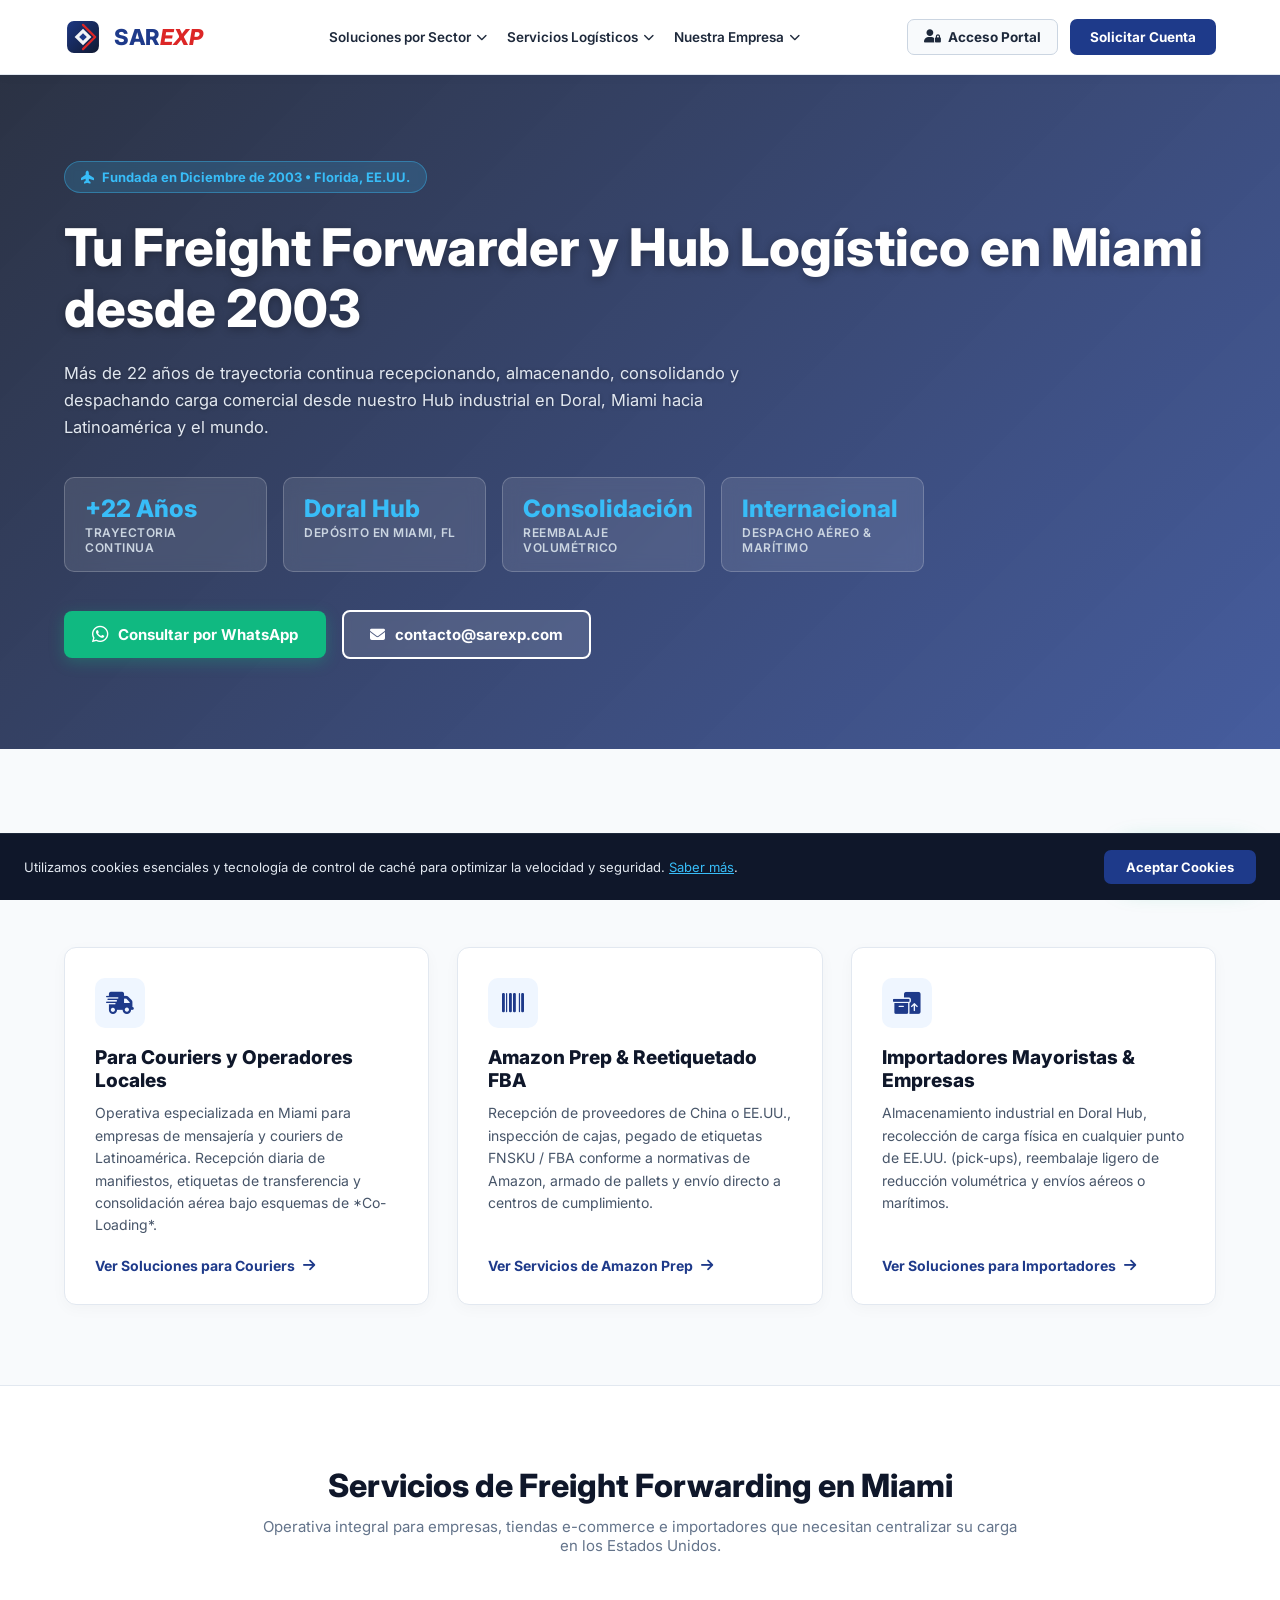
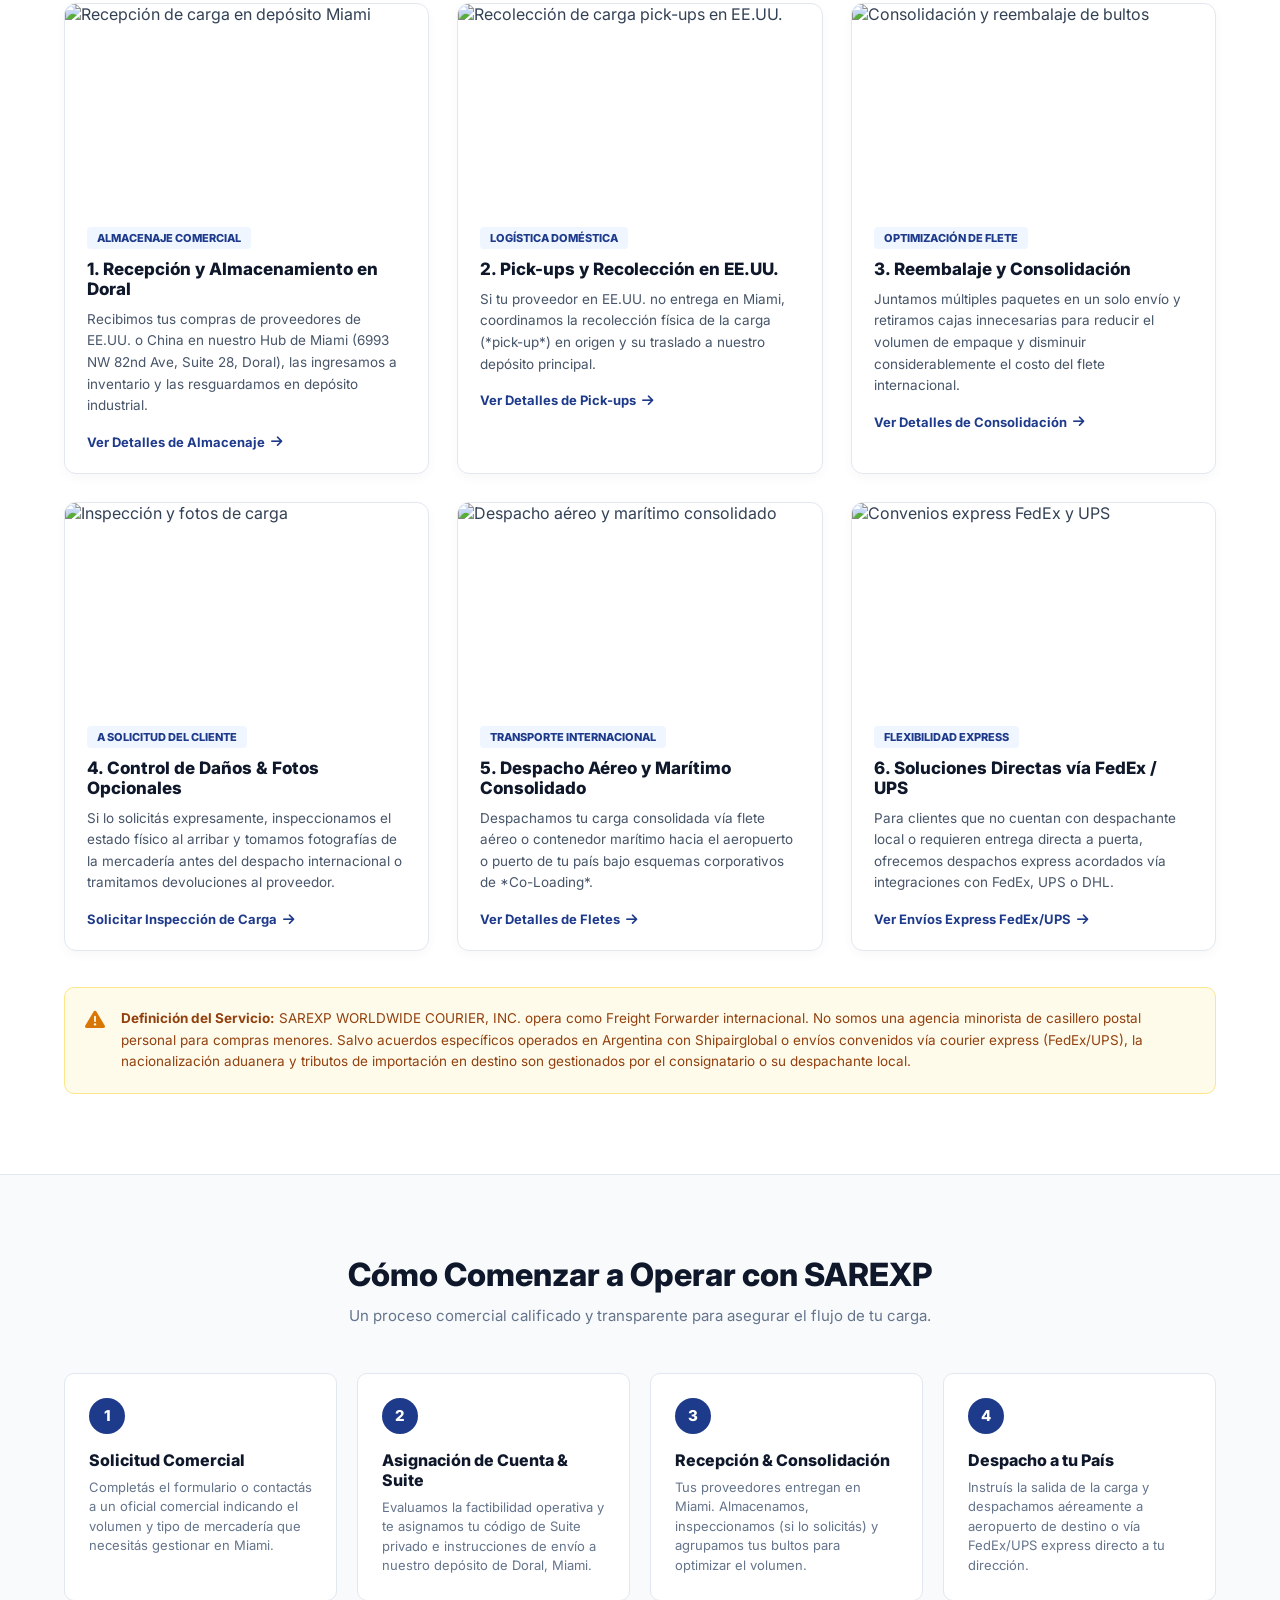
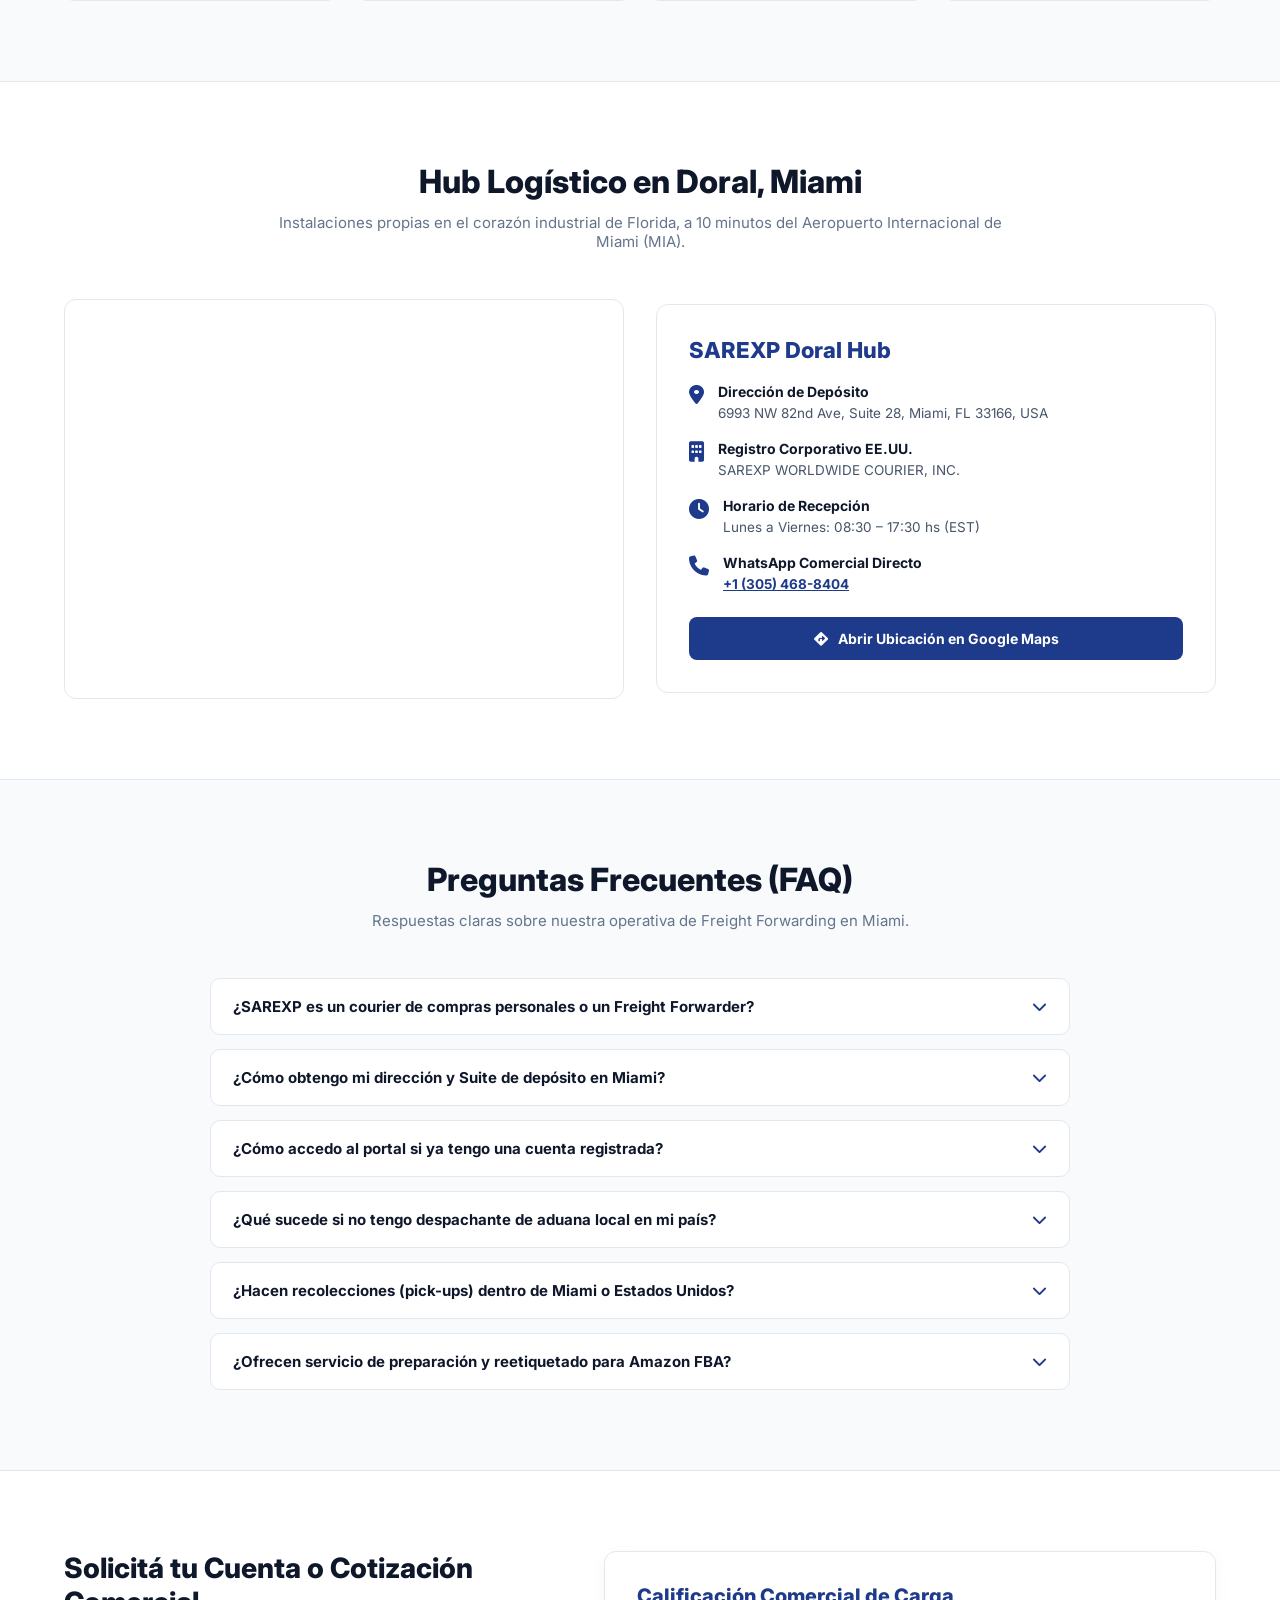
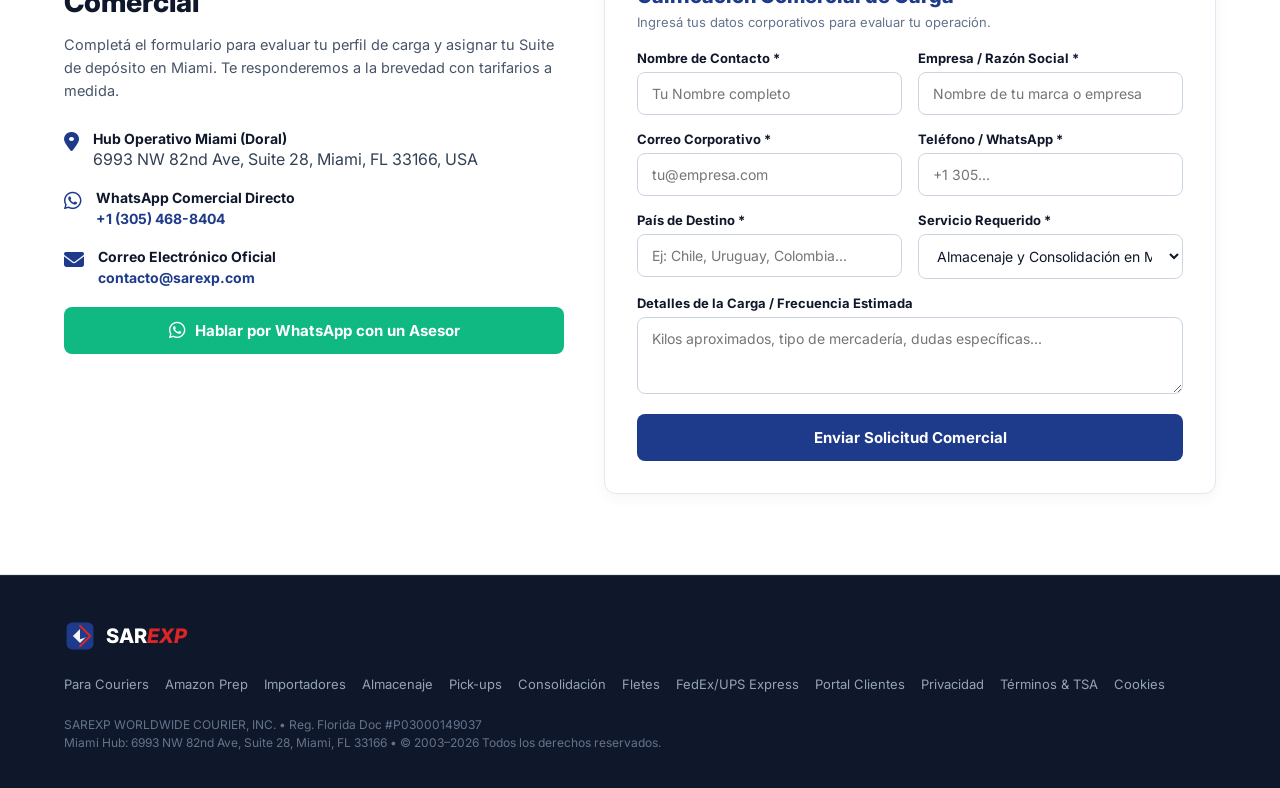
==== index.html @ 2d679613 "Add Google Analytics (GA4) tracking, sitemap/robots.txt, and rename to SAREXP WORLDWIDE COURIER Wire" ====
<!DOCTYPE html>
<html lang="es">
<head>
<!-- Google tag (gtag.js) -->
<script async src="https://www.googletagmanager.com/gtag/js?id=G-RV68JNL536"></script>
<script>
  window.dataLayer = window.dataLayer || [];
  function gtag(){dataLayer.push(arguments);}
  gtag('js', new Date());
  gtag('config', 'G-RV68JNL536');
</script>
<meta charset="UTF-8">
<meta name="viewport" content="width=device-width, initial-scale=1.0">
<title>SAREXP | Freight Forwarder & Hub Logístico en Miami desde 2003</title>
<link href="https://fonts.googleapis.com/css2?family=Inter:wght@400;500;600;700;800&display=swap" rel="stylesheet">
<link rel="stylesheet" href="https://cdnjs.cloudflare.com/ajax/libs/font-awesome/6.4.0/css/all.min.css">
<style>
*, *::before, *::after { box-sizing: border-box; margin: 0; padding: 0; }
html { scroll-behavior: smooth; }
body { font-family: 'Inter', sans-serif; background: #f8fafc; color: #334155; -webkit-font-smoothing: antialiased; }

/* HEADER STYLE SHIPAIR GLOBAL (EXACT PATTERN) */
header.navbar { background: #ffffff; border-bottom: 1px solid #e2e8f0; position: sticky; top: 0; z-index: 1000; box-shadow: 0 2px 10px rgba(0,0,0,0.04); }
.nav-wrap { max-width: 1200px; margin: 0 auto; padding: 0 24px; display: flex; align-items: center; justify-content: space-between; height: 74px; }

/* LOGO SECTION */
.logo { display: flex; align-items: center; gap: 12px; text-decoration: none; margin-right: 20px; flex-shrink: 0; }
.logo-text { font-size: 22px; font-weight: 800; letter-spacing: -0.5px; }
.logo-sar { color: #1e3a8a; }
.logo-exp { color: #dc2626; font-style: italic; }

/* NAVIGATION LINKS (DESKTOP) */
nav.nav-links { display: flex; align-items: center; gap: 20px; }
nav.nav-links a { text-decoration: none; font-size: 13.5px; font-weight: 600; color: #1e293b; transition: color 0.2s; white-space: nowrap; }
nav.nav-links a:hover { color: #1e3a8a; }

/* DROPDOWNS */
.nav-item { position: relative; }
.nav-link-dropdown { text-decoration: none; font-size: 13.5px; font-weight: 600; color: #1e293b; display: flex; align-items: center; gap: 5px; cursor: pointer; padding: 8px 0; }
.nav-link-dropdown:hover { color: #1e3a8a; }
.dropdown-menu { display: none; position: absolute; top: 100%; left: 0; background: #ffffff; min-width: 250px; border: 1px solid #e2e8f0; border-radius: 8px; box-shadow: 0 10px 25px rgba(0,0,0,0.08); padding: 8px 0; z-index: 1000; }
.nav-item:hover .dropdown-menu { display: block; }
.dropdown-menu a { display: block; padding: 10px 16px; font-size: 13px; font-weight: 600; color: #334155; text-decoration: none; transition: background 0.15s, color 0.15s; }
.dropdown-menu a:hover { background: #f8fafc; color: #1e3a8a; }

/* NAV ACTIONS & CTAS (DESKTOP) */
.nav-actions { display: flex; align-items: center; gap: 12px; flex-shrink: 0; }
.btn-login { display: inline-flex; align-items: center; gap: 7px; border: 1.5px solid #cbd5e1; background: #f8fafc; color: #1e293b; padding: 9px 16px; border-radius: 7px; font-size: 13.5px; font-weight: 700; text-decoration: none; transition: all 0.2s; white-space: nowrap; }
.btn-login:hover { background: #ffffff; border-color: #1e3a8a; color: #1e3a8a; }
.btn-cta { background: #1e3a8a; color: #ffffff !important; padding: 10px 20px; border-radius: 7px; font-weight: 700; font-size: 13.5px; text-decoration: none; transition: background 0.2s; white-space: nowrap; }
.btn-cta:hover { background: #1d4ed8 !important; }

/* HAMBURGER BUTTON (MOBILE ONLY) */
.ham-btn { display: none; background: transparent; border: none; font-size: 24px; cursor: pointer; color: #1e293b; padding: 6px; }

/* SHIPAIR STYLE MOBILE MENU (OFF-CANVAS / OVERLAY) */
.mobile-drawer { display: none; position: fixed; top: 0; left: 0; right: 0; bottom: 0; background: #ffffff; z-index: 2000; flex-direction: column; padding: 20px 24px; overflow-y: auto; }
.mobile-drawer.open { display: flex; }
.drawer-hdr { display: flex; align-items: center; justify-content: space-between; padding-bottom: 20px; border-bottom: 1px solid #e2e8f0; margin-bottom: 20px; }
.drawer-close { background: #f1f5f9; border: none; width: 40px; height: 40px; border-radius: 50%; font-size: 20px; color: #0f172a; cursor: pointer; display: flex; align-items: center; justify-content: center; }
.drawer-links { display: flex; flex-direction: column; gap: 14px; margin-bottom: 30px; }
.drawer-links a { text-decoration: none; font-size: 15px; font-weight: 700; color: #0f172a; padding: 10px 0; border-bottom: 1px solid #f8fafc; text-transform: uppercase; letter-spacing: 0.3px; }
.drawer-sublink { font-size: 14px !important; font-weight: 600 !important; color: #475569 !important; padding-left: 14px !important; text-transform: none !important; }
.drawer-actions { margin-top: auto; display: flex; flex-direction: column; gap: 12px; padding-top: 20px; border-top: 1px solid #e2e8f0; }
.btn-mobile-portal { display: flex; align-items: center; justify-content: center; gap: 8px; background: #0f172a; color: #ffffff; padding: 14px; border-radius: 8px; font-weight: 700; font-size: 15px; text-decoration: none; text-transform: uppercase; }
.btn-mobile-cta { display: flex; align-items: center; justify-content: center; gap: 8px; background: #1e3a8a; color: #ffffff; padding: 14px; border-radius: 8px; font-weight: 700; font-size: 15px; text-decoration: none; text-transform: uppercase; }

@media (max-width: 992px) {
  nav.nav-links, .nav-actions { display: none; }
  .ham-btn { display: block; }
}

/* HERO SECTION CINEMÁTICO CON FONDO DE AVIACIÓN / NUBES */
.hero { position: relative; background: linear-gradient(135deg, rgba(15, 23, 42, 0.88) 0%, rgba(30, 58, 138, 0.82) 100%), url('https://images.unsplash.com/photo-1540959733332-eab4deabeeaf?w=1600&q=80') center/cover no-repeat; color: #ffffff; padding: 86px 0 90px 0; overflow: hidden; }
.wrap { max-width: 1200px; margin: 0 auto; padding: 0 24px; position: relative; z-index: 2; }
.hero-badge { display: inline-flex; align-items: center; gap: 8px; background: rgba(56, 189, 248, 0.18); border: 1px solid rgba(56, 189, 248, 0.4); color: #38bdf8; font-size: 13px; font-weight: 700; padding: 7px 16px; border-radius: 20px; margin-bottom: 24px; backdrop-filter: blur(4px); }
.hero h1 { font-size: clamp(30px, 4.8vw, 52px); font-weight: 800; line-height: 1.18; margin-bottom: 20px; color: #ffffff; text-shadow: 0 2px 10px rgba(0,0,0,0.3); }
.hero p { font-size: 16.5px; color: #e2e8f0; line-height: 1.65; max-width: 720px; margin-bottom: 36px; text-shadow: 0 1px 4px rgba(0,0,0,0.3); }

/* HERO STATS */
.hero-stats { display: grid; grid-template-columns: repeat(auto-fit, minmax(180px, 1fr)); gap: 16px; margin-bottom: 38px; max-width: 860px; }
.stat-card { background: rgba(255, 255, 255, 0.1); border: 1px solid rgba(255, 255, 255, 0.2); border-radius: 10px; padding: 16px 20px; backdrop-filter: blur(8px); transition: transform 0.2s; }
.stat-card:hover { transform: translateY(-2px); background: rgba(255, 255, 255, 0.15); }
.stat-num { font-size: 24px; font-weight: 800; color: #38bdf8; }
.stat-lbl { font-size: 12px; color: #cbd5e1; font-weight: 600; text-transform: uppercase; letter-spacing: 0.5px; margin-top: 2px; }

.hero-btns { display: flex; flex-wrap: wrap; gap: 16px; align-items: center; }
.btn-wa { display: inline-flex; align-items: center; gap: 10px; background: #10b981; color: #ffffff; padding: 14px 28px; border-radius: 8px; text-decoration: none; font-size: 15px; font-weight: 700; transition: transform 0.2s, background 0.2s; box-shadow: 0 4px 15px rgba(16,185,129,0.3); }
.btn-wa:hover { background: #059669; transform: translateY(-2px); }
.btn-email { display: inline-flex; align-items: center; gap: 10px; border: 2px solid #ffffff; color: #ffffff; padding: 13px 26px; border-radius: 8px; text-decoration: none; font-size: 15px; font-weight: 700; background: rgba(255,255,255,0.12); backdrop-filter: blur(4px); transition: all 0.2s; }
.btn-email:hover { background: #ffffff; color: #1e3a8a; }

/* SECTIONS & CARDS */
.section { padding: 80px 0; }
.section-alt { background: #ffffff; border-top: 1px solid #e2e8f0; border-bottom: 1px solid #e2e8f0; }
.section-title { font-size: clamp(24px, 3.5vw, 32px); font-weight: 800; color: #0f172a; margin-bottom: 12px; text-align: center; }
.section-sub { font-size: 15px; color: #64748b; text-align: center; margin-bottom: 48px; max-width: 760px; margin-left: auto; margin-right: auto; }

/* DEDICATED SECTORS GRID */
.sectors-grid { display: grid; grid-template-columns: repeat(auto-fit, minmax(320px, 1fr)); gap: 28px; }
.sector-card { background: #ffffff; border: 1px solid #e2e8f0; border-radius: 12px; padding: 30px; box-shadow: 0 4px 15px rgba(0,0,0,0.03); transition: transform 0.25s, border-color 0.25s, box-shadow 0.25s; display: flex; flex-direction: column; justify-content: space-between; }
.sector-card:hover { transform: translateY(-4px); border-color: #1e3a8a; box-shadow: 0 12px 28px rgba(30,58,138,0.1); }
.sector-icon { width: 50px; height: 50px; border-radius: 10px; background: #eff6ff; color: #1e3a8a; display: flex; align-items: center; justify-content: center; font-size: 22px; margin-bottom: 18px; }
.sector-card h3 { font-size: 19px; font-weight: 800; color: #0f172a; margin-bottom: 10px; }
.sector-card p { font-size: 14px; color: #475569; line-height: 1.6; margin-bottom: 20px; }
.btn-sector-link { display: inline-flex; align-items: center; gap: 8px; font-size: 14px; font-weight: 700; color: #1e3a8a; text-decoration: none; }
.btn-sector-link:hover { text-decoration: underline; }

/* SERVICES GRID */
.grid-3 { display: grid; grid-template-columns: repeat(auto-fit, minmax(300px, 1fr)); gap: 28px; }
.card { background: #ffffff; border: 1px solid #e2e8f0; border-radius: 12px; overflow: hidden; box-shadow: 0 4px 12px rgba(0,0,0,0.03); transition: transform 0.25s, box-shadow 0.25s; }
.card:hover { transform: translateY(-4px); box-shadow: 0 12px 24px rgba(0,0,0,0.08); }
.card img { width: 100%; height: 200px; object-fit: cover; display: block; }
.card-body { padding: 22px; }
.card-tag { display: inline-block; font-size: 11px; font-weight: 800; text-transform: uppercase; color: #1e3a8a; background: #eff6ff; padding: 4px 10px; border-radius: 4px; margin-bottom: 10px; }
.card-body h3 { font-size: 17px; font-weight: 800; color: #0f172a; margin-bottom: 10px; }
.card-body p { font-size: 13.5px; color: #475569; line-height: 1.6; margin-bottom: 14px; }
.card-link { display: inline-flex; align-items: center; gap: 6px; font-size: 13px; font-weight: 700; color: #1e3a8a; text-decoration: none; }

/* DISCLAIMER BOX */
.disclaimer { background: #fffbeb; border: 1px solid #fde68a; border-radius: 10px; padding: 20px; display: flex; gap: 16px; align-items: flex-start; margin-top: 36px; font-size: 13.5px; color: #92400e; line-height: 1.6; }
.disclaimer i { font-size: 20px; margin-top: 2px; flex-shrink: 0; color: #d97706; }

/* STEP PROCESS */
.process-grid { display: grid; grid-template-columns: repeat(auto-fit, minmax(240px, 1fr)); gap: 20px; margin-top: 30px; }
.process-step { background: #ffffff; border: 1px solid #e2e8f0; border-radius: 10px; padding: 24px; transition: transform 0.2s; }
.process-step:hover { transform: translateY(-2px); }
.step-num { width: 36px; height: 36px; border-radius: 50%; background: #1e3a8a; color: #ffffff; font-weight: 800; font-size: 15px; display: flex; align-items: center; justify-content: center; margin-bottom: 16px; }
.process-step h4 { font-size: 16px; font-weight: 800; color: #0f172a; margin-bottom: 8px; }
.process-step p { font-size: 13px; color: #64748b; line-height: 1.5; }

/* MAP & INFRASTRUCTURE */
.map-grid { display: grid; grid-template-columns: 1fr 1fr; gap: 32px; align-items: center; }
.map-frame { border-radius: 12px; overflow: hidden; border: 1px solid #e2e8f0; height: 400px; }
.map-frame iframe { width: 100%; height: 100%; border: 0; display: block; }
.info-card { background: #ffffff; border: 1px solid #e2e8f0; border-radius: 12px; padding: 32px; }
.info-card h3 { font-size: 22px; font-weight: 800; color: #1e3a8a; margin-bottom: 20px; }
.info-row { display: flex; gap: 14px; margin-bottom: 18px; }
.info-row i { color: #1e3a8a; font-size: 20px; margin-top: 2px; flex-shrink: 0; }
.info-row strong { display: block; font-size: 14px; color: #0f172a; margin-bottom: 2px; }
.info-row span { font-size: 13.5px; color: #475569; }
.btn-maps { display: flex; align-items: center; justify-content: center; gap: 10px; background: #1e3a8a; color: #ffffff; text-decoration: none; padding: 13px; border-radius: 8px; font-size: 14px; font-weight: 700; margin-top: 24px; }

/* FAQ ACCORDION */
.faq-wrap { max-width: 860px; margin: 0 auto; display: flex; flex-direction: column; gap: 14px; }
.faq-item { background: #ffffff; border: 1px solid #e2e8f0; border-radius: 10px; overflow: hidden; }
.faq-quest { padding: 18px 22px; font-size: 15px; font-weight: 700; color: #0f172a; cursor: pointer; display: flex; justify-content: space-between; align-items: center; user-select: none; }
.faq-quest i { color: #1e3a8a; transition: transform 0.3s; }
.faq-ans { padding: 0 22px 20px 22px; font-size: 14px; color: #475569; line-height: 1.65; display: none; border-top: 1px solid #f1f5f9; margin-top: 10px; padding-top: 14px; }
.faq-item.active .faq-ans { display: block; }
.faq-item.active .faq-quest i { transform: rotate(180deg); }

/* LEAD FORM & CONTACT */
.contact-grid { display: grid; grid-template-columns: 0.9fr 1.1fr; gap: 40px; align-items: start; }
.contact-info h2 { font-size: 28px; font-weight: 800; color: #0f172a; margin-bottom: 14px; }
.contact-info p { font-size: 14.5px; color: #475569; margin-bottom: 28px; line-height: 1.6; }
.cinfo-row { display: flex; gap: 14px; margin-bottom: 20px; }
.cinfo-row i { color: #1e3a8a; font-size: 20px; margin-top: 2px; flex-shrink: 0; }
.cinfo-row strong { display: block; font-size: 14px; color: #0f172a; margin-bottom: 2px; }
.cinfo-row a { font-size: 14px; font-weight: 700; color: #1e3a8a; text-decoration: none; }
.form-card { background: #ffffff; border: 1px solid #e2e8f0; border-radius: 12px; padding: 32px; box-shadow: 0 4px 15px rgba(0,0,0,0.04); }
.form-card h3 { font-size: 20px; font-weight: 800; color: #1e3a8a; margin-bottom: 6px; }
.form-card p { font-size: 13px; color: #64748b; margin-bottom: 20px; }
.field { margin-bottom: 16px; }
.field label { display: block; font-size: 13px; font-weight: 700; color: #0f172a; margin-bottom: 6px; }
.field input, .field select, .field textarea { width: 100%; padding: 12px 14px; border: 1px solid #cbd5e1; border-radius: 8px; font-family: 'Inter', sans-serif; font-size: 14px; color: #0f172a; background: #ffffff; }
.field input:focus, .field select:focus, .field textarea:focus { outline: none; border-color: #1e3a8a; box-shadow: 0 0 0 3px rgba(30,58,138,0.1); }
.field-row { display: grid; grid-template-columns: 1fr 1fr; gap: 16px; }
.btn-submit { width: 100%; background: #1e3a8a; color: #ffffff; border: none; padding: 14px; border-radius: 8px; font-size: 15px; font-weight: 700; cursor: pointer; font-family: 'Inter', sans-serif; transition: background 0.2s; }
.btn-submit:hover { background: #1d4ed8; }
.btn-wa-full { display: flex; align-items: center; justify-content: center; gap: 10px; background: #10b981; color: #ffffff; text-decoration: none; padding: 14px; border-radius: 8px; font-size: 15px; font-weight: 700; margin-top: 16px; }

/* FOOTER */
footer { background: #0f172a; color: #94a3b8; padding: 44px 0 36px 0; font-size: 13px; border-top: 1px solid #1e293b; }
.footer-inner { max-width: 1200px; margin: 0 auto; padding: 0 24px; display: flex; justify-content: space-between; align-items: center; flex-wrap: wrap; gap: 24px; }
.footer-brand { display: flex; align-items: center; gap: 10px; font-weight: 800; font-size: 20px; }
.footer-links { display: flex; gap: 16px; flex-wrap: wrap; }
.footer-links a { color: #94a3b8; text-decoration: none; }
.footer-links a:hover { color: #ffffff; }
.footer-copy { font-size: 12px; color: #64748b; line-height: 1.5; }

/* FLOATING */
#btn-top { position: fixed; bottom: 24px; left: 24px; background: #1e3a8a; color: #ffffff; border: none; border-radius: 30px; padding: 11px 18px; font-size: 13px; font-weight: 700; cursor: pointer; display: none; align-items: center; gap: 8px; z-index: 99; font-family: 'Inter', sans-serif; box-shadow: 0 8px 20px rgba(30,58,138,0.3); }
#btn-top.show { display: flex; }
#btn-wa { position: fixed; bottom: 24px; right: 24px; background: #10b981; color: #ffffff; border-radius: 30px; padding: 12px 22px; font-size: 14px; font-weight: 700; text-decoration: none; display: flex; align-items: center; gap: 8px; z-index: 99; box-shadow: 0 10px 25px rgba(16,185,129,0.4); }
#cookie-bar { position: fixed; bottom: 0; left: 0; right: 0; background: #0f172a; padding: 16px 24px; display: flex; align-items: center; justify-content: space-between; gap: 20px; z-index: 200; border-top: 1px solid #1e293b; }
#cookie-bar p { font-size: 13px; color: #e2e8f0; }
#cookie-bar p a { color: #38bdf8; text-decoration: underline; }
#btn-cookie { background: #1e3a8a; color: #ffffff; border: none; padding: 9px 22px; border-radius: 7px; font-size: 13px; font-weight: 700; cursor: pointer; white-space: nowrap; font-family: 'Inter', sans-serif; }
#cookie-bar.hide { display: none; }

@media (max-width: 960px) {
  .map-grid, .contact-grid { grid-template-columns: 1fr; }
  .map-frame { height: 300px; }
  .field-row { grid-template-columns: 1fr; }
  #cookie-bar { flex-direction: column; align-items: stretch; }
  .hero-stats { grid-template-columns: 1fr 1fr; }
}
</style>
</head>
<body>

<!-- HEADER NAVBAR (SHIPAIR GLOBAL EXACT PATTERN) -->
<header class="navbar">
  <div class="nav-wrap">
    
    <!-- LOGO SECTION -->
    <a href="index.html" class="logo">
      <svg width="38" height="38" viewBox="0 0 100 100" fill="none">
        <rect x="8" y="8" width="84" height="84" rx="18" fill="url(#gBrand)"/>
        <path d="M28 50 L50 28 L72 50 L50 72Z" fill="#ffffff" opacity=".95"/>
        <path d="M40 50 L50 40 L60 50 L50 60Z" fill="#1e3a8a"/>
        <path d="M50 18 L82 50 L50 82" stroke="#dc2626" stroke-width="6" stroke-linecap="round" stroke-linejoin="round"/>
        <defs><linearGradient id="gBrand" x1="0" y1="0" x2="100" y2="100" gradientUnits="userSpaceOnUse"><stop stop-color="#1e3a8a"/><stop offset="1" stop-color="#0f172a"/></linearGradient></defs>
      </svg>
      <span class="logo-text"><span class="logo-sar">SAR</span><span class="logo-exp">EXP</span></span>
    </a>
    
    <!-- NAVIGATION LINKS (DESKTOP) -->
    <nav class="nav-links">
      
      <!-- Dropdown 1: Soluciones por Sector -->
      <div class="nav-item">
        <span class="nav-link-dropdown">Soluciones por Sector <i class="fa-solid fa-chevron-down" style="font-size:11px;"></i></span>
        <div class="dropdown-menu">
          <a href="couriers.html"><i class="fa-solid fa-truck-fast" style="margin-right:8px; color:#1e3a8a;"></i> Para Couriers & Mensajerías</a>
          <a href="prep-amazon.html"><i class="fa-solid fa-barcode" style="margin-right:8px; color:#1e3a8a;"></i> Amazon Prep & FBA Reetiquetado</a>
          <a href="importadores.html"><i class="fa-solid fa-boxes-packing" style="margin-right:8px; color:#1e3a8a;"></i> Importadores Mayoristas & Empresas</a>
        </div>
      </div>

      <!-- Dropdown 2: Servicios Logísticos -->
      <div class="nav-item">
        <span class="nav-link-dropdown">Servicios Logísticos <i class="fa-solid fa-chevron-down" style="font-size:11px;"></i></span>
        <div class="dropdown-menu">
          <a href="almacenaje-miami.html"><i class="fa-solid fa-warehouse" style="margin-right:8px; color:#1e3a8a;"></i> Almacenaje en Miami (Doral)</a>
          <a href="pickups-usa.html"><i class="fa-solid fa-truck-pickup" style="margin-right:8px; color:#1e3a8a;"></i> Pick-ups & Recolecciones en EE.UU.</a>
          <a href="consolidacion.html"><i class="fa-solid fa-boxes-stacked" style="margin-right:8px; color:#1e3a8a;"></i> Reembalaje & Consolidación</a>
          <a href="despacho-aereo-maritimo.html"><i class="fa-solid fa-plane-departure" style="margin-right:8px; color:#1e3a8a;"></i> Despacho Aéreo / Marítimo</a>
          <a href="envios-express.html"><i class="fa-solid fa-bolt" style="margin-right:8px; color:#1e3a8a;"></i> Envíos Express via FedEx / UPS</a>
        </div>
      </div>

      <!-- Dropdown 3: Nuestra Empresa -->
      <div class="nav-item">
        <span class="nav-link-dropdown">Nuestra Empresa <i class="fa-solid fa-chevron-down" style="font-size:11px;"></i></span>
        <div class="dropdown-menu">
          <a href="#hero">Trayectoria desde 2003</a>
          <a href="#deposito">Hub Doral Miami</a>
          <a href="#operativa">Cómo Operar paso a paso</a>
          <a href="#faq">Preguntas Frecuentes (FAQ)</a>
        </div>
      </div>

    </nav>

    <!-- CTAS & ACTIONS (DESKTOP) -->
    <div class="nav-actions">
      <a href="portal.html" class="btn-login"><i class="fa-solid fa-user-lock"></i> Acceso Portal</a>
      <a href="#contacto" class="btn-cta">Solicitar Cuenta</a>
    </div>

    <!-- HAMBURGER BUTTON (MOBILE ONLY) -->
    <button class="ham-btn" onclick="openDrawer()" aria-label="Abrir Menú">
      <i class="fa-solid fa-bars"></i>
    </button>

  </div>
</header>

<!-- SHIPAIR STYLE MOBILE MENU DRAWER -->
<div class="mobile-drawer" id="mobile-drawer">
  <div class="drawer-hdr">
    <a href="index.html" class="logo" onclick="closeDrawer()">
      <svg width="34" height="34" viewBox="0 0 100 100" fill="none">
        <rect x="8" y="8" width="84" height="84" rx="18" fill="#1e3a8a"/>
        <path d="M28 50 L50 28 L72 50 L50 72Z" fill="#ffffff" opacity=".95"/>
        <path d="M40 50 L50 40 L60 50 L50 60Z" fill="#1e3a8a"/>
        <path d="M50 18 L82 50 L50 82" stroke="#dc2626" stroke-width="6" stroke-linecap="round" stroke-linejoin="round"/>
      </svg>
      <span class="logo-text"><span class="logo-sar">SAR</span><span class="logo-exp">EXP</span></span>
    </a>
    <button class="drawer-close" onclick="closeDrawer()" aria-label="Cerrar Menú">
      <i class="fa-solid fa-xmark"></i>
    </button>
  </div>

  <div class="drawer-links">
    <a href="index.html" onclick="closeDrawer()">INICIO</a>
    
    <a href="#">SOLUCIONES POR SECTOR</a>
    <a href="couriers.html" class="drawer-sublink" onclick="closeDrawer()">• Para Couriers & Mensajerías</a>
    <a href="prep-amazon.html" class="drawer-sublink" onclick="closeDrawer()">• Amazon Prep & FBA Reetiquetado</a>
    <a href="importadores.html" class="drawer-sublink" onclick="closeDrawer()">• Importadores Mayoristas & Empresas</a>

    <a href="#">SERVICIOS LOGÍSTICOS</a>
    <a href="almacenaje-miami.html" class="drawer-sublink" onclick="closeDrawer()">• Almacenaje en Miami (Doral)</a>
    <a href="pickups-usa.html" class="drawer-sublink" onclick="closeDrawer()">• Pick-ups & Recolecciones EE.UU.</a>
    <a href="consolidacion.html" class="drawer-sublink" onclick="closeDrawer()">• Reembalaje & Consolidación</a>
    <a href="despacho-aereo-maritimo.html" class="drawer-sublink" onclick="closeDrawer()">• Despacho Aéreo / Marítimo</a>
    <a href="envios-express.html" class="drawer-sublink" onclick="closeDrawer()">• Envíos Express via FedEx / UPS</a>

    <a href="#deposito" onclick="closeDrawer()">DORAL HUB MIAMI</a>
    <a href="#faq" onclick="closeDrawer()">PREGUNTAS FRECUENTES</a>
  </div>

  <div class="drawer-actions">
    <a href="portal.html" class="btn-mobile-portal" onclick="closeDrawer()"><i class="fa-solid fa-user-lock"></i> INGRESAR AL PORTAL</a>
    <a href="#contacto" class="btn-mobile-cta" onclick="closeDrawer()"><i class="fa-solid fa-paper-plane"></i> SOLICITAR CUENTA</a>
  </div>
</div>

<!-- HERO SECTION CINEMÁTICO CON FONDO DE AVIACIÓN / NUBES -->
<section class="hero" id="hero">
  <div class="wrap">
    <div class="hero-badge">
      <i class="fa-solid fa-plane-up"></i>
      <span>Fundada en Diciembre de 2003 &bull; Florida, EE.UU.</span>
    </div>
    
    <h1>Tu Freight Forwarder y Hub Logístico en Miami desde 2003</h1>
    
    <p>Más de 22 años de trayectoria continua recepcionando, almacenando, consolidando y despachando carga comercial desde nuestro Hub industrial en Doral, Miami hacia Latinoamérica y el mundo.</p>

    <!-- Stat Indicators -->
    <div class="hero-stats">
      <div class="stat-card">
        <div class="stat-num">+22 Años</div>
        <div class="stat-lbl">Trayectoria Continua</div>
      </div>
      <div class="stat-card">
        <div class="stat-num">Doral Hub</div>
        <div class="stat-lbl">Depósito en Miami, FL</div>
      </div>
      <div class="stat-card">
        <div class="stat-num">Consolidación</div>
        <div class="stat-lbl">Reembalaje Volumétrico</div>
      </div>
      <div class="stat-card">
        <div class="stat-num">Internacional</div>
        <div class="stat-lbl">Despacho Aéreo & Marítimo</div>
      </div>
    </div>

    <div class="hero-btns">
      <a href="https://wa.me/13054688404?text=Hola%20SAREXP%2C%20quisiera%20consultar%20sobre%20apertura%20de%20cuenta%20comercial%20y%20tarifas%20de%20dep%C3%B3sito%20en%20Miami." target="_blank" class="btn-wa">
        <i class="fa-brands fa-whatsapp fa-lg"></i> Consultar por WhatsApp
      </a>
      <a href="mailto:contacto@sarexp.com" class="btn-email">
        <i class="fa-solid fa-envelope"></i> contacto@sarexp.com
      </a>
    </div>
  </div>
</section>

<!-- SECTORES DEDICADOS -->
<section class="section" id="soluciones">
  <div class="wrap">
    <h2 class="section-title">Soluciones Logísticas por Sector</h2>
    <p class="section-sub">Especialización según la naturaleza de tu operación comercial o canal de distribución.</p>

    <div class="sectors-grid">
      
      <!-- Sector 1: Couriers -->
      <div class="sector-card">
        <div>
          <div class="sector-icon"><i class="fa-solid fa-truck-fast"></i></div>
          <h3>Para Couriers y Operadores Locales</h3>
          <p>Operativa especializada en Miami para empresas de mensajería y couriers de Latinoamérica. Recepción diaria de manifiestos, etiquetas de transferencia y consolidación aérea bajo esquemas de *Co-Loading*.</p>
        </div>
        <a href="couriers.html" class="btn-sector-link">Ver Soluciones para Couriers <i class="fa-solid fa-arrow-right"></i></a>
      </div>

      <!-- Sector 2: Amazon Prep -->
      <div class="sector-card">
        <div>
          <div class="sector-icon"><i class="fa-solid fa-barcode"></i></div>
          <h3>Amazon Prep & Reetiquetado FBA</h3>
          <p>Recepción de proveedores de China o EE.UU., inspección de cajas, pegado de etiquetas FNSKU / FBA conforme a normativas de Amazon, armado de pallets y envío directo a centros de cumplimiento.</p>
        </div>
        <a href="prep-amazon.html" class="btn-sector-link">Ver Servicios de Amazon Prep <i class="fa-solid fa-arrow-right"></i></a>
      </div>

      <!-- Sector 3: Importadores -->
      <div class="sector-card">
        <div>
          <div class="sector-icon"><i class="fa-solid fa-boxes-packing"></i></div>
          <h3>Importadores Mayoristas & Empresas</h3>
          <p>Almacenamiento industrial en Doral Hub, recolección de carga física en cualquier punto de EE.UU. (pick-ups), reembalaje ligero de reducción volumétrica y envíos aéreos o marítimos.</p>
        </div>
        <a href="importadores.html" class="btn-sector-link">Ver Soluciones para Importadores <i class="fa-solid fa-arrow-right"></i></a>
      </div>

    </div>
  </div>
</section>

<!-- SERVICIOS LOGÍSTICOS -->
<section class="section section-alt" id="servicios">
  <div class="wrap">
    <h2 class="section-title">Servicios de Freight Forwarding en Miami</h2>
    <p class="section-sub">Operativa integral para empresas, tiendas e-commerce e importadores que necesitan centralizar su carga en los Estados Unidos.</p>
    
    <div class="grid-3">

      <!-- Card 1 -->
      <div class="card">
        <img src="https://images.unsplash.com/photo-1586528116311-ad8dd3c8310d?w=600&q=80" alt="Recepción de carga en depósito Miami">
        <div class="card-body">
          <span class="card-tag">Almacenaje Comercial</span>
          <h3>1. Recepción y Almacenamiento en Doral</h3>
          <p>Recibimos tus compras de proveedores de EE.UU. o China en nuestro Hub de Miami (6993 NW 82nd Ave, Suite 28, Doral), las ingresamos a inventario y las resguardamos en depósito industrial.</p>
          <a href="almacenaje-miami.html" class="card-link">Ver Detalles de Almacenaje <i class="fa-solid fa-arrow-right"></i></a>
        </div>
      </div>

      <!-- Card 2 -->
      <div class="card">
        <img src="https://images.unsplash.com/photo-1601584115197-04ecc0da31d7?w=600&q=80" alt="Recolección de carga pick-ups en EE.UU.">
        <div class="card-body">
          <span class="card-tag">Logística Doméstica</span>
          <h3>2. Pick-ups y Recolección en EE.UU.</h3>
          <p>Si tu proveedor en EE.UU. no entrega en Miami, coordinamos la recolección física de la carga (*pick-up*) en origen y su traslado a nuestro depósito principal.</p>
          <a href="pickups-usa.html" class="card-link">Ver Detalles de Pick-ups <i class="fa-solid fa-arrow-right"></i></a>
        </div>
      </div>

      <!-- Card 3 -->
      <div class="card">
        <img src="https://images.unsplash.com/photo-1580674684081-7617fbf3d745?w=600&q=80" alt="Consolidación y reembalaje de bultos">
        <div class="card-body">
          <span class="card-tag">Optimización de Flete</span>
          <h3>3. Reembalaje y Consolidación</h3>
          <p>Juntamos múltiples paquetes en un solo envío y retiramos cajas innecesarias para reducir el volumen de empaque y disminuir considerablemente el costo del flete internacional.</p>
          <a href="consolidacion.html" class="card-link">Ver Detalles de Consolidación <i class="fa-solid fa-arrow-right"></i></a>
        </div>
      </div>

      <!-- Card 4 -->
      <div class="card">
        <img src="https://images.unsplash.com/photo-1553413077-190dd305871c?w=600&q=80" alt="Inspección y fotos de carga">
        <div class="card-body">
          <span class="card-tag">A Solicitud del Cliente</span>
          <h3>4. Control de Daños & Fotos Opcionales</h3>
          <p>Si lo solicitás expresamente, inspeccionamos el estado físico al arribar y tomamos fotografías de la mercadería antes del despacho internacional o tramitamos devoluciones al proveedor.</p>
          <a href="#contacto" class="card-link">Solicitar Inspección de Carga <i class="fa-solid fa-arrow-right"></i></a>
        </div>
      </div>

      <!-- Card 5 -->
      <div class="card">
        <img src="https://images.unsplash.com/photo-1436491865332-7a61a109cc05?w=600&q=80" alt="Despacho aéreo y marítimo consolidado">
        <div class="card-body">
          <span class="card-tag">Transporte Internacional</span>
          <h3>5. Despacho Aéreo y Marítimo Consolidado</h3>
          <p>Despachamos tu carga consolidada vía flete aéreo o contenedor marítimo hacia el aeropuerto o puerto de tu país bajo esquemas corporativos de *Co-Loading*.</p>
          <a href="despacho-aereo-maritimo.html" class="card-link">Ver Detalles de Fletes <i class="fa-solid fa-arrow-right"></i></a>
        </div>
      </div>

      <!-- Card 6 -->
      <div class="card">
        <img src="https://images.unsplash.com/photo-1454165804606-c3d57bc86b40?w=600&q=80" alt="Convenios express FedEx y UPS">
        <div class="card-body">
          <span class="card-tag">Flexibilidad Express</span>
          <h3>6. Soluciones Directas vía FedEx / UPS</h3>
          <p>Para clientes que no cuentan con despachante local o requieren entrega directa a puerta, ofrecemos despachos express acordados vía integraciones con FedEx, UPS o DHL.</p>
          <a href="envios-express.html" class="card-link">Ver Envíos Express FedEx/UPS <i class="fa-solid fa-arrow-right"></i></a>
        </div>
      </div>

    </div>

    <!-- Notice Box -->
    <div class="disclaimer">
      <i class="fa-solid fa-triangle-exclamation"></i>
      <div>
        <strong>Definición del Servicio:</strong> SAREXP WORLDWIDE COURIER, INC. opera como Freight Forwarder internacional. No somos una agencia minorista de casillero postal personal para compras menores. Salvo acuerdos específicos operados en Argentina con Shipairglobal o envíos convenidos vía courier express (FedEx/UPS), la nacionalización aduanera y tributos de importación en destino son gestionados por el consignatario o su despachante local.
      </div>
    </div>
  </div>
</section>

<!-- CÓMO OPERAR CON SAREXP (PASO A PASO) -->
<section class="section" id="operativa">
  <div class="wrap">
    <h2 class="section-title">Cómo Comenzar a Operar con SAREXP</h2>
    <p class="section-sub">Un proceso comercial calificado y transparente para asegurar el flujo de tu carga.</p>

    <div class="process-grid">
      <div class="process-step">
        <div class="step-num">1</div>
        <h4>Solicitud Comercial</h4>
        <p>Completás el formulario o contactás a un oficial comercial indicando el volumen y tipo de mercadería que necesitás gestionar en Miami.</p>
      </div>

      <div class="process-step">
        <div class="step-num">2</div>
        <h4>Asignación de Cuenta & Suite</h4>
        <p>Evaluamos la factibilidad operativa y te asignamos tu código de Suite privado e instrucciones de envío a nuestro depósito de Doral, Miami.</p>
      </div>

      <div class="process-step">
        <div class="step-num">3</div>
        <h4>Recepción & Consolidación</h4>
        <p>Tus proveedores entregan en Miami. Almacenamos, inspeccionamos (si lo solicitás) y agrupamos tus bultos para optimizar el volumen.</p>
      </div>

      <div class="process-step">
        <div class="step-num">4</div>
        <h4>Despacho a tu País</h4>
        <p>Instruís la salida de la carga y despachamos aéreamente a aeropuerto de destino o vía FedEx/UPS express directo a tu dirección.</p>
      </div>
    </div>
  </div>
</section>

<!-- UBICACIÓN & DEPÓSITO DORAL -->
<section class="section section-alt" id="deposito">
  <div class="wrap">
    <h2 class="section-title">Hub Logístico en Doral, Miami</h2>
    <p class="section-sub">Instalaciones propias en el corazón industrial de Florida, a 10 minutos del Aeropuerto Internacional de Miami (MIA).</p>
    
    <div class="map-grid">
      <div class="map-frame">
        <iframe src="https://maps.google.com/maps?q=6993+NW+82nd+Ave+Suite+28+Miami+FL+33166&t=&z=15&ie=UTF8&iwloc=&output=embed" allowfullscreen loading="lazy" referrerpolicy="no-referrer-when-downgrade" title="SAREXP Miami Warehouse Map"></iframe>
      </div>

      <div class="info-card">
        <h3>SAREXP Doral Hub</h3>
        <div class="info-row">
          <i class="fa-solid fa-location-dot"></i>
          <div>
            <strong>Dirección de Depósito</strong>
            <span>6993 NW 82nd Ave, Suite 28, Miami, FL 33166, USA</span>
          </div>
        </div>
        <div class="info-row">
          <i class="fa-solid fa-building"></i>
          <div>
            <strong>Registro Corporativo EE.UU.</strong>
            <span>SAREXP WORLDWIDE COURIER, INC.</span>
          </div>
        </div>
        <div class="info-row">
          <i class="fa-solid fa-clock"></i>
          <div>
            <strong>Horario de Recepción</strong>
            <span>Lunes a Viernes: 08:30 – 17:30 hs (EST)</span>
          </div>
        </div>
        <div class="info-row">
          <i class="fa-solid fa-phone"></i>
          <div>
            <strong>WhatsApp Comercial Directo</strong>
            <span><a href="https://wa.me/13054688404" target="_blank" style="color:#1e3a8a;font-weight:700;">+1 (305) 468-8404</a></span>
          </div>
        </div>

        <a href="https://maps.google.com/?q=6993+NW+82nd+Ave+Suite+28+Miami+FL+33166" target="_blank" class="btn-maps">
          <i class="fa-solid fa-diamond-turn-right"></i> Abrir Ubicación en Google Maps
        </a>
      </div>
    </div>
  </div>
</section>

<!-- PREGUNTAS FRECUENTES (FAQ ACCORDION) -->
<section class="section" id="faq">
  <div class="wrap">
    <h2 class="section-title">Preguntas Frecuentes (FAQ)</h2>
    <p class="section-sub">Respuestas claras sobre nuestra operativa de Freight Forwarding en Miami.</p>

    <div class="faq-wrap">
      
      <div class="faq-item">
        <div class="faq-quest" onclick="toggleFaq(this)">
          <span>¿SAREXP es un courier de compras personales o un Freight Forwarder?</span>
          <i class="fa-solid fa-chevron-down"></i>
        </div>
        <div class="faq-ans">
          SAREXP es un Freight Forwarder comercial e intermediario logístico fundado en Florida en 2003. No somos un casillero minorista automatizado para compras personales menores. Gestionamos carga comercial, repuestos, insumos y mercaderías para empresas, importadores y tiendas e-commerce.
        </div>
      </div>

      <div class="faq-item">
        <div class="faq-quest" onclick="toggleFaq(this)">
          <span>¿Cómo obtengo mi dirección y Suite de depósito en Miami?</span>
          <i class="fa-solid fa-chevron-down"></i>
        </div>
        <div class="faq-ans">
          Por motivos de seguridad y control operativo, no asignamos Suites de depósito de forma automática en la web. Al completar el formulario comercial o escribirnos por WhatsApp, un ejecutivo de cuenta evalúa tu perfil operativo y te envía tu número de Suite e instrucciones de etiquetado para tus proveedores.
        </div>
      </div>

      <div class="faq-item">
        <div class="faq-quest" onclick="toggleFaq(this)">
          <span>¿Cómo accedo al portal si ya tengo una cuenta registrada?</span>
          <i class="fa-solid fa-chevron-down"></i>
        </div>
        <div class="faq-ans">
          Podés ingresar directamente haciendo clic en el botón <strong>"Acceso Portal"</strong> ubicado en la barra superior de la página o ingresando a <a href="portal.html" style="color:#1e3a8a; font-weight:700;">sarexp.com/portal.html</a> para iniciar sesión con tus credenciales asignadas o consultar el estado de tu guía/tracking.
        </div>
      </div>

      <div class="faq-item">
        <div class="faq-quest" onclick="toggleFaq(this)">
          <span>¿Qué sucede si no tengo despachante de aduana local en mi país?</span>
          <i class="fa-solid fa-chevron-down"></i>
        </div>
        <div class="faq-ans">
          Nos adaptamos a las necesidades de cada cliente. Si no contás con un despachante local o requerís una entrega simplificada puerta a puerta, podemos despachar tu carga mediante nuestras cuentas corporativas integradas con FedEx, UPS o DHL express, o evaluar la mejor alternativa disponible según el país de destino. Visitá la sección de <a href="envios-express.html" style="color:#1e3a8a; font-weight:700;">Envíos Express FedEx/UPS</a>.
        </div>
      </div>

      <div class="faq-item">
        <div class="faq-quest" onclick="toggleFaq(this)">
          <span>¿Hacen recolecciones (pick-ups) dentro de Miami o Estados Unidos?</span>
          <i class="fa-solid fa-chevron-down"></i>
        </div>
        <div class="faq-ans">
          Sí. Si tu proveedor o fabricante en EE.UU. no realiza envíos hasta nuestro depósito en Miami, coordinamos el retiro físico de la carga en origen (*pick-up*) mediante transportistas terrestres aliados y su traslado consolidado a nuestro Hub en Doral. Ver más información en <a href="pickups-usa.html" style="color:#1e3a8a; font-weight:700;">Pick-ups EE.UU.</a>.
        </div>
      </div>

      <div class="faq-item">
        <div class="faq-quest" onclick="toggleFaq(this)">
          <span>¿Ofrecen servicio de preparación y reetiquetado para Amazon FBA?</span>
          <i class="fa-solid fa-chevron-down"></i>
        </div>
        <div class="faq-ans">
          Sí. Contamos con un área especializada en Amazon Prep Services (FBA): recibimos mercadería de proveedores asiáticos o americanos en Miami, inspeccionamos cajas, colocamos etiquetas FNSKU / FBA de código de barras y armamos pallets bajo la normativa exigida por los centros de cumplimiento de Amazon. Visitá nuestra sección dedicada en <a href="prep-amazon.html" style="color:#1e3a8a; font-weight:700;">Amazon Prep Services</a>.
        </div>
      </div>

    </div>
  </div>
</section>

<!-- FORMULARIO DE CALIFICACIÓN COMERCIAL & CONTACTO -->
<section class="section section-alt" id="contacto">
  <div class="wrap">
    <div class="contact-grid">
      
      <div class="contact-info">
        <h2>Solicitá tu Cuenta o Cotización Comercial</h2>
        <p>Completá el formulario para evaluar tu perfil de carga y asignar tu Suite de depósito en Miami. Te responderemos a la brevedad con tarifarios a medida.</p>
        
        <div class="cinfo-row">
          <i class="fa-solid fa-location-dot"></i>
          <div>
            <strong>Hub Operativo Miami (Doral)</strong>
            <span>6993 NW 82nd Ave, Suite 28, Miami, FL 33166, USA</span>
          </div>
        </div>

        <div class="cinfo-row">
          <i class="fa-brands fa-whatsapp"></i>
          <div>
            <strong>WhatsApp Comercial Directo</strong>
            <a href="https://wa.me/13054688404" target="_blank">+1 (305) 468-8404</a>
          </div>
        </div>

        <div class="cinfo-row">
          <i class="fa-solid fa-envelope"></i>
          <div>
            <strong>Correo Electrónico Oficial</strong>
            <a href="mailto:contacto@sarexp.com">contacto@sarexp.com</a>
          </div>
        </div>

        <a href="https://wa.me/13054688404?text=Hola%20SAREXP%2C%20quisiera%20abrir%20una%20cuenta%20comercial%20y%20cotizar%20env%C3%ADos." target="_blank" class="btn-wa-full">
          <i class="fa-brands fa-whatsapp fa-lg"></i> Hablar por WhatsApp con un Asesor
        </a>
      </div>

      <!-- FORM CON OPCIÓN OTRO Y PROTECCIÓN TEMPORAL ANTI-BOT -->
      <div class="form-card">
        <h3>Calificación Comercial de Carga</h3>
        <p>Ingresá tus datos corporativos para evaluar tu operación.</p>
        
        <form id="form" onsubmit="sendForm(event)">
          <!-- HONEYPOT ANTI-BOT -->
          <input type="text" id="hp" style="display:none" tabindex="-1" autocomplete="off">
          
          <div class="field-row">
            <div class="field">
              <label>Nombre de Contacto *</label>
              <input type="text" id="f-name" placeholder="Tu Nombre completo" required>
            </div>
            <div class="field">
              <label>Empresa / Razón Social *</label>
              <input type="text" id="f-company" placeholder="Nombre de tu marca o empresa" required>
            </div>
          </div>

          <div class="field-row">
            <div class="field">
              <label>Correo Corporativo *</label>
              <input type="email" id="f-email" placeholder="tu@empresa.com" required>
            </div>
            <div class="field">
              <label>Teléfono / WhatsApp *</label>
              <input type="tel" id="f-phone" placeholder="+1 305..." required>
            </div>
          </div>

          <div class="field-row">
            <div class="field">
              <label>País de Destino *</label>
              <input type="text" id="f-country" placeholder="Ej: Chile, Uruguay, Colombia..." required>
            </div>
            <div class="field">
              <label>Servicio Requerido *</label>
              <select id="f-service" required>
                <option value="Almacenaje y Consolidación en Miami">Almacenaje y Consolidación en Miami</option>
                <option value="Flete Aéreo / Marítimo Consolidado">Flete Aéreo / Marítimo Consolidado</option>
                <option value="Amazon Prep & Reetiquetado FBA">Amazon Prep & Reetiquetado FBA</option>
                <option value="Servicios para Couriers (Co-Loading)">Servicios para Couriers (Co-Loading)</option>
                <option value="Pick-ups en EE.UU.">Pick-ups / Recolección en EE.UU.</option>
                <option value="Envío Express directo (FedEx / UPS)">Envío Express directo (FedEx / UPS)</option>
                <option value="Otro / Consulta General">Otro / Consulta General</option>
              </select>
            </div>
          </div>

          <div class="field">
            <label>Detalles de la Carga / Frecuencia Estimada</label>
            <textarea id="f-msg" rows="3" placeholder="Kilos aproximados, tipo de mercadería, dudas específicas..."></textarea>
          </div>

          <button type="submit" class="btn-submit">Enviar Solicitud Comercial</button>
        </form>
      </div>

    </div>
  </div>
</section>

<!-- FOOTER -->
<footer>
  <div class="footer-inner">
    <div class="footer-brand">
      <svg width="32" height="32" viewBox="0 0 100 100" fill="none">
        <rect x="8" y="8" width="84" height="84" rx="18" fill="#1e3a8a"/>
        <path d="M28 50 L50 28 L72 50 L50 72Z" fill="#ffffff" opacity=".95"/>
        <path d="M50 18 L82 50 L50 60Z" fill="#1e3a8a"/>
        <path d="M50 18 L82 50 L50 82" stroke="#dc2626" stroke-width="6" stroke-linecap="round" stroke-linejoin="round"/>
      </svg>
      <span style="color:#ffffff;">SAR<span style="color:#dc2626;font-style:italic;">EXP</span></span>
    </div>

    <div class="footer-links">
      <a href="couriers.html">Para Couriers</a>
      <a href="prep-amazon.html">Amazon Prep</a>
      <a href="importadores.html">Importadores</a>
      <a href="almacenaje-miami.html">Almacenaje</a>
      <a href="pickups-usa.html">Pick-ups</a>
      <a href="consolidacion.html">Consolidación</a>
      <a href="despacho-aereo-maritimo.html">Fletes</a>
      <a href="envios-express.html">FedEx/UPS Express</a>
      <a href="portal.html">Portal Clientes</a>
      <a href="privacy.html">Privacidad</a>
      <a href="terms.html">Términos & TSA</a>
      <a href="cookies.html">Cookies</a>
    </div>

    <div class="footer-copy">
      SAREXP WORLDWIDE COURIER, INC. &bull; Reg. Florida Doc #P03000149037<br>
      Miami Hub: 6993 NW 82nd Ave, Suite 28, Miami, FL 33166 &bull; &copy; 2003–2026 Todos los derechos reservados.
    </div>
  </div>
</footer>

<!-- FLOATING BUTTONS -->
<button id="btn-top" onclick="window.scrollTo({top:0,behavior:'smooth'})">
  <i class="fa-solid fa-arrow-up"></i> Arriba
</button>

<a id="btn-wa" href="https://wa.me/13054688404?text=Hola%20SAREXP%2C%20quisiera%20consultar%20por%20servicios%20en%20Miami." target="_blank">
  <i class="fa-brands fa-whatsapp fa-lg"></i> WhatsApp
</a>

<!-- COOKIE BANNER -->
<div id="cookie-bar">
  <p>Utilizamos cookies esenciales y tecnología de control de caché para optimizar la velocidad y seguridad. <a href="cookies.html">Saber más</a>.</p>
  <button id="btn-cookie" onclick="acceptCookies()">Aceptar Cookies</button>
</div>

<script>
var pageLoadTime = Date.now();

function openDrawer() {
  document.getElementById('mobile-drawer').classList.add('open');
  document.body.style.overflow = 'hidden';
}

function closeDrawer() {
  document.getElementById('mobile-drawer').classList.remove('open');
  document.body.style.overflow = 'auto';
}

function toggleFaq(el) {
  var item = el.parentElement;
  item.classList.toggle('active');
}

function acceptCookies() {
  localStorage.setItem('ck','1');
  document.getElementById('cookie-bar').classList.add('hide');
}

window.addEventListener('scroll', function() {
  document.getElementById('btn-top').classList.toggle('show', window.scrollY > 400);
});

window.addEventListener('load', function() {
  if (localStorage.getItem('ck')) document.getElementById('cookie-bar').classList.add('hide');
});

function sendForm(e) {
  e.preventDefault();
  
  if (document.getElementById('hp').value !== "") {
    console.warn("Bot submission detected.");
    return false;
  }

  if (Date.now() - pageLoadTime < 2500) {
    alert("Por favor completá los datos con calma.");
    return false;
  }

  var lastSent = localStorage.getItem('sarexp_last_lead');
  if (lastSent && (Date.now() - parseInt(lastSent, 10)) < 60000) {
    alert("Ya recibimos tu consulta. Por favor aguardá 1 minuto antes de enviar otra solicitud.");
    return false;
  }

  var btn = e.target.querySelector('.btn-submit');
  btn.textContent = 'Enviando Solicitud...';
  btn.disabled = true;

  fetch('https://auto.macgowanmaigan.site/webhook/sarexp-b2b-leads', {
    method: 'POST',
    headers: {'Content-Type':'application/json'},
    body: JSON.stringify({
      source: 'SAREXP Website Commercial Lead',
      name: document.getElementById('f-name').value,
      company: document.getElementById('f-company').value,
      email: document.getElementById('f-email').value,
      phone: document.getElementById('f-phone').value,
      country: document.getElementById('f-country').value,
      service: document.getElementById('f-service').value,
      message: document.getElementById('f-msg').value,
      timestamp: new Date().toISOString()
    })
  }).then(function() {
    localStorage.setItem('sarexp_last_lead', Date.now().toString());
    btn.textContent = '✓ Solicitud Enviada. Te contactamos a la brevedad.';
    btn.style.background = '#10b981';
    document.getElementById('form').reset();
  }).catch(function() {
    btn.textContent = 'Error. Escribinos directamente por WhatsApp.';
    btn.style.background = '#dc2626';
    btn.disabled = false;
  });
}
</script>
</body>
</html>
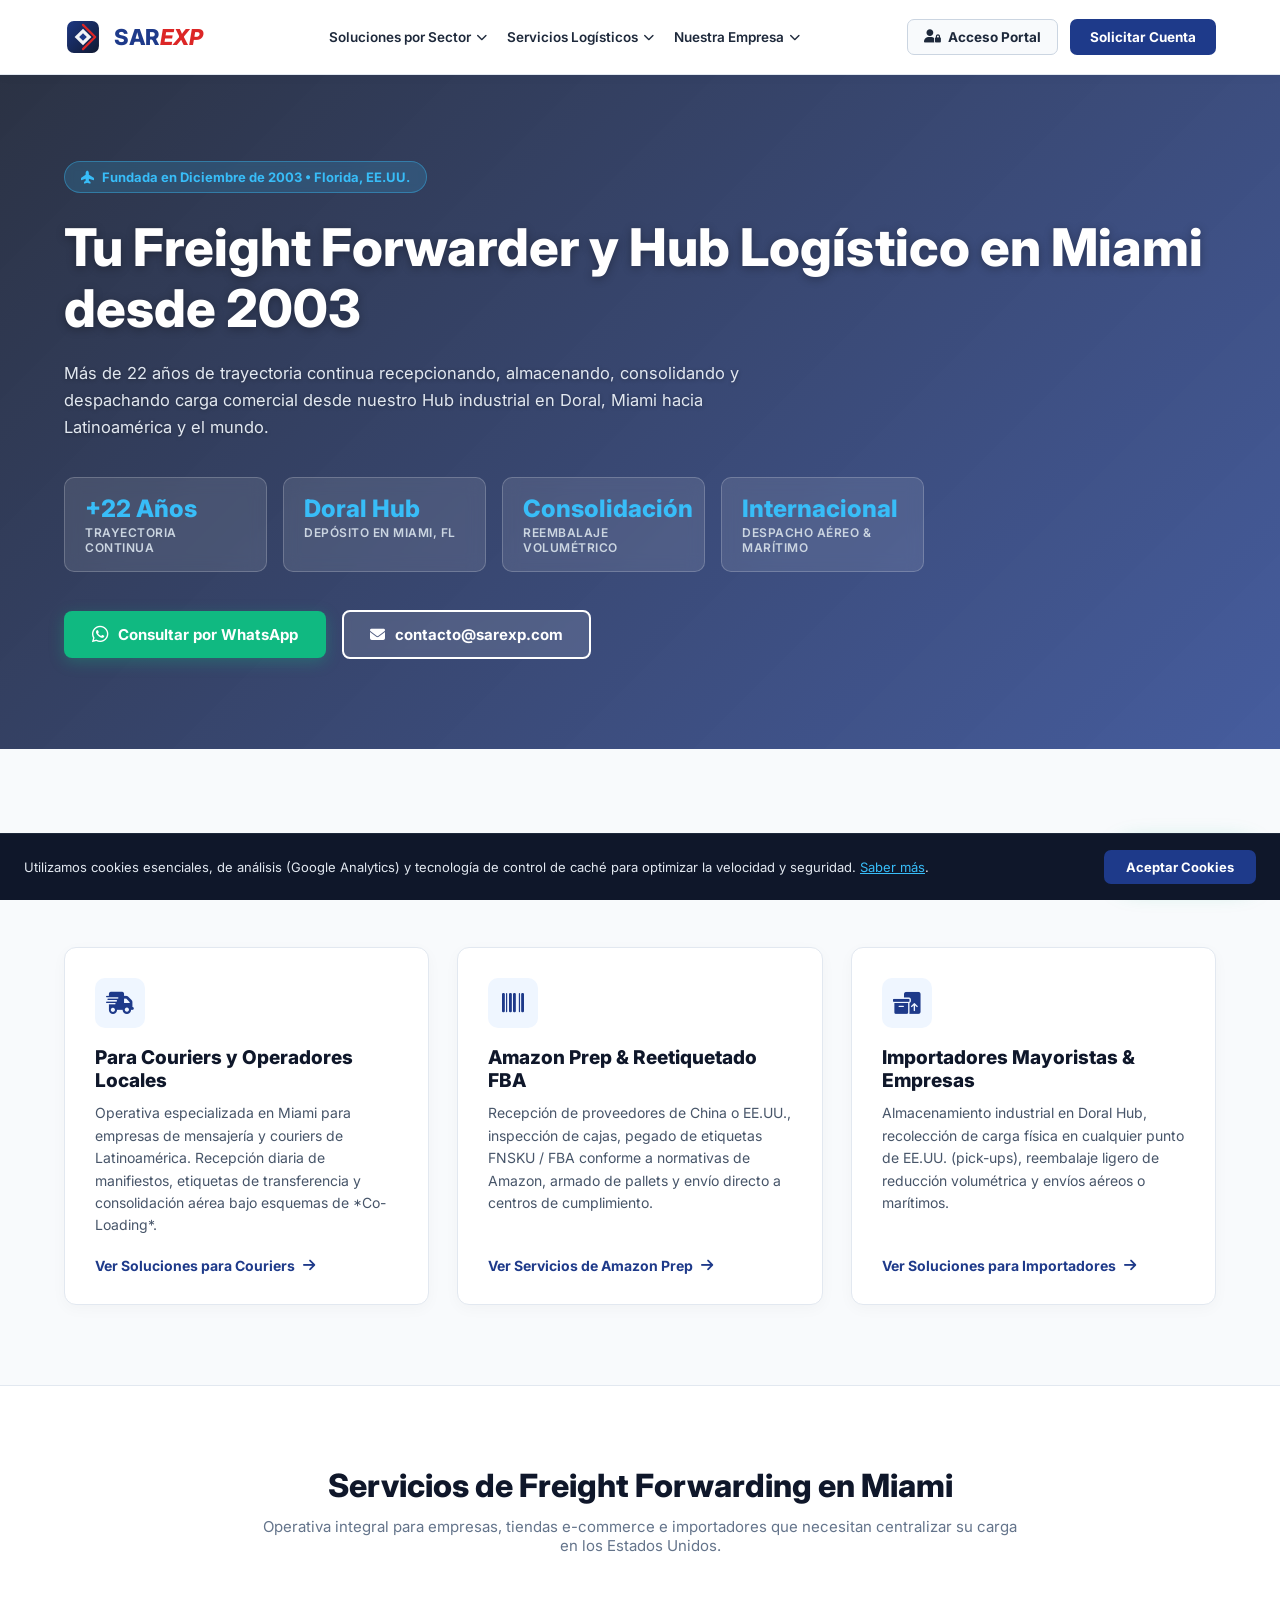
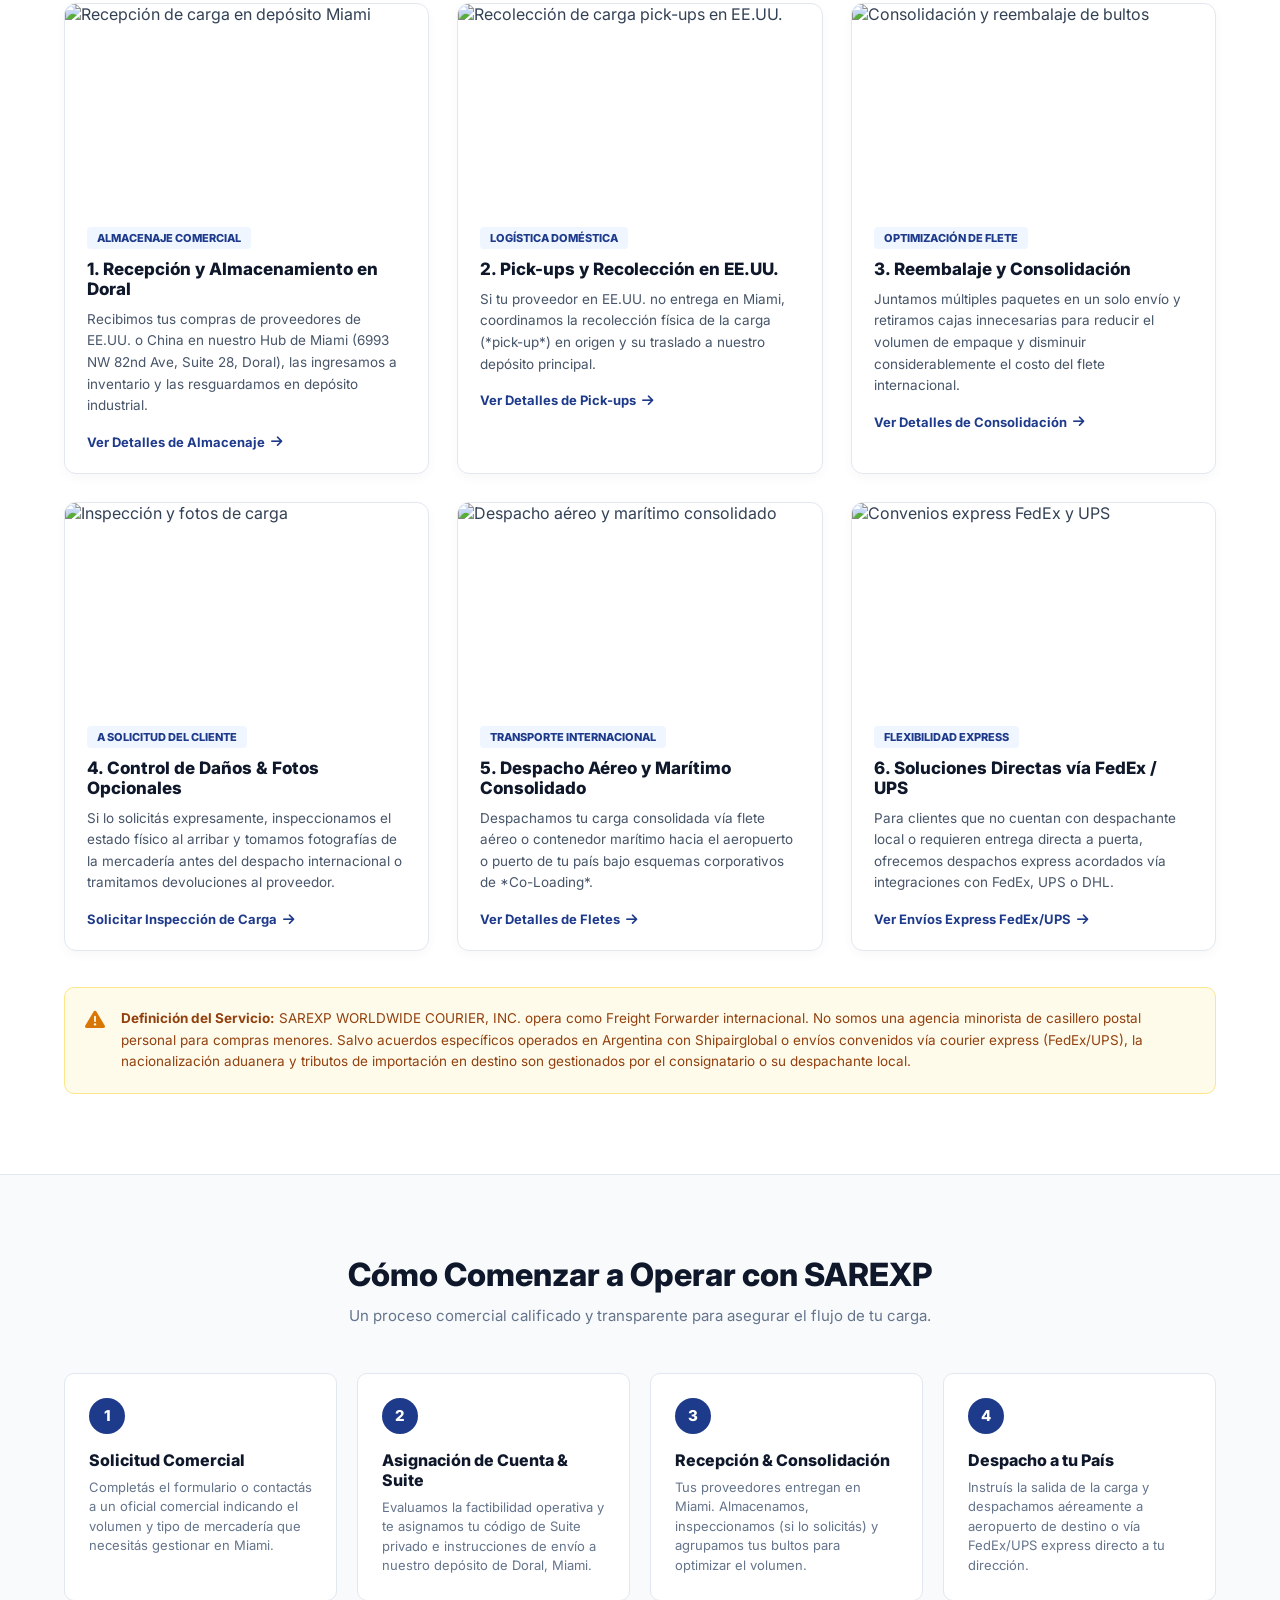
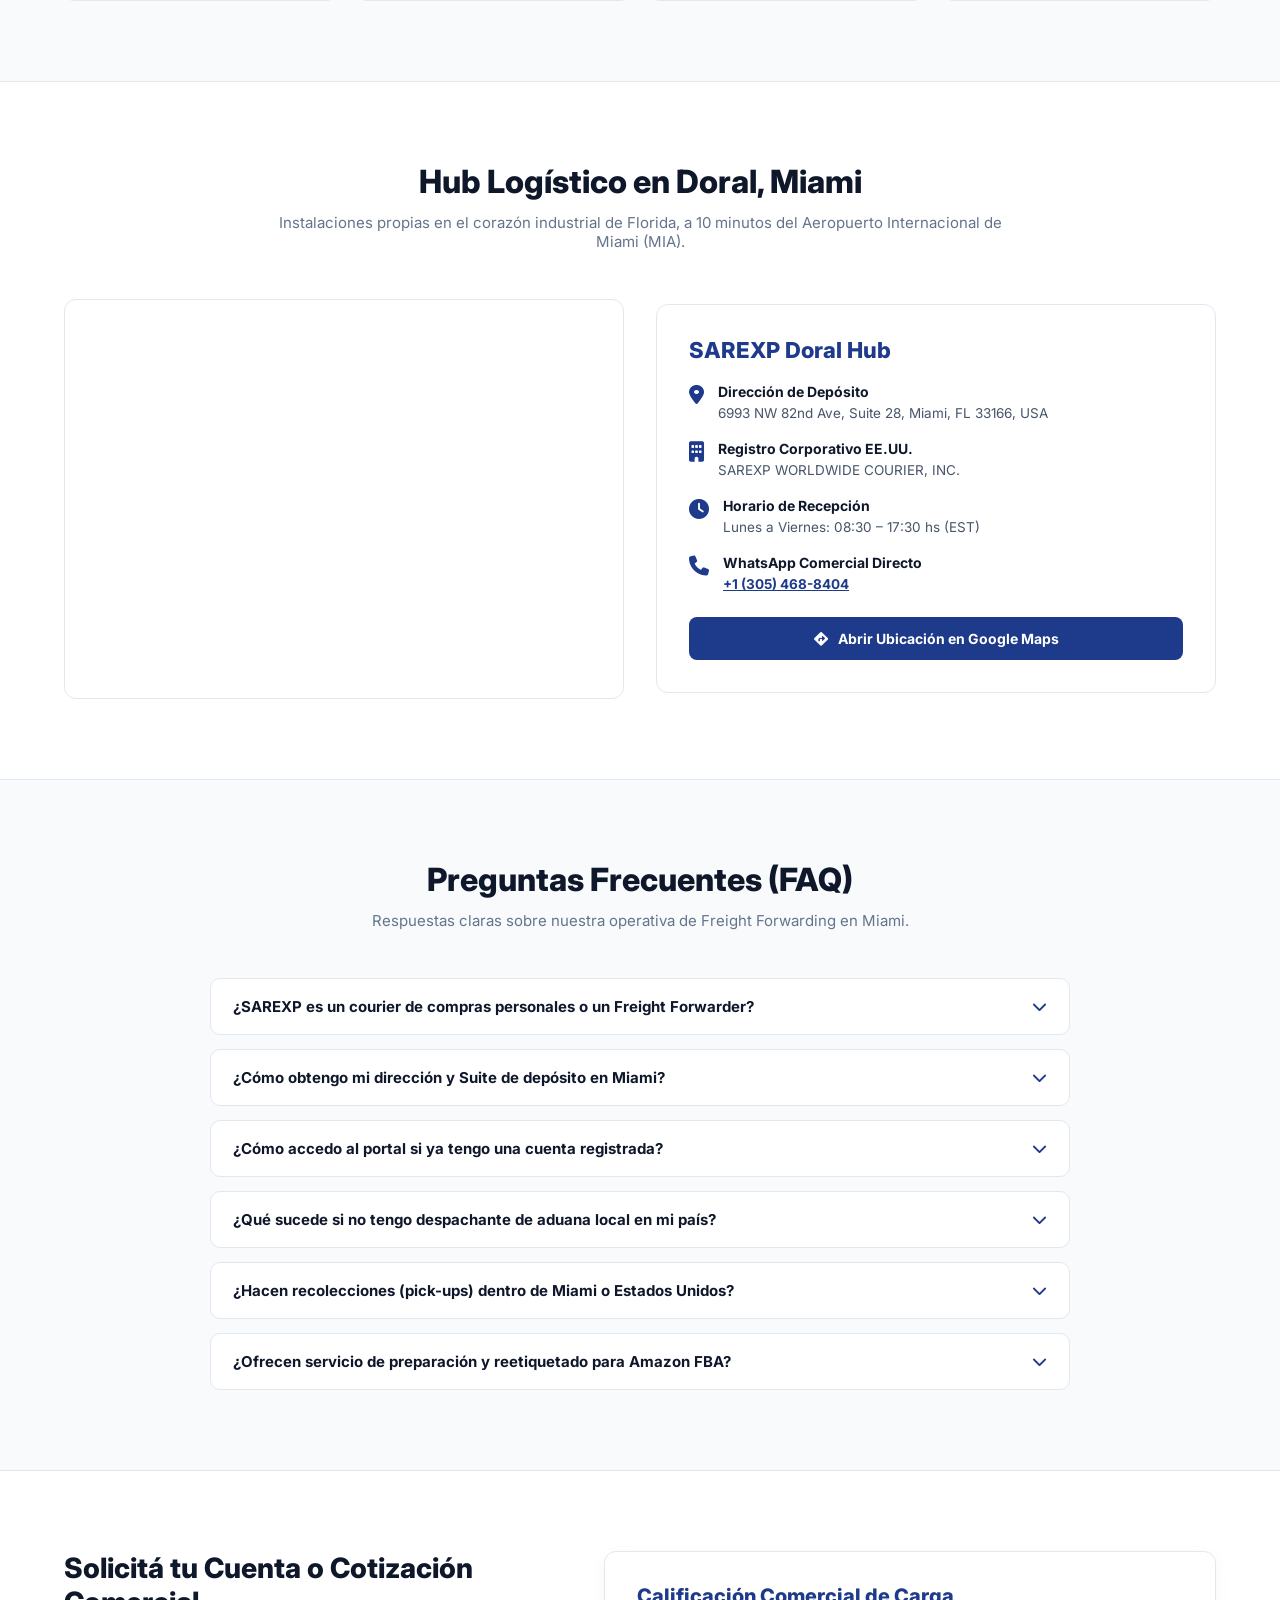
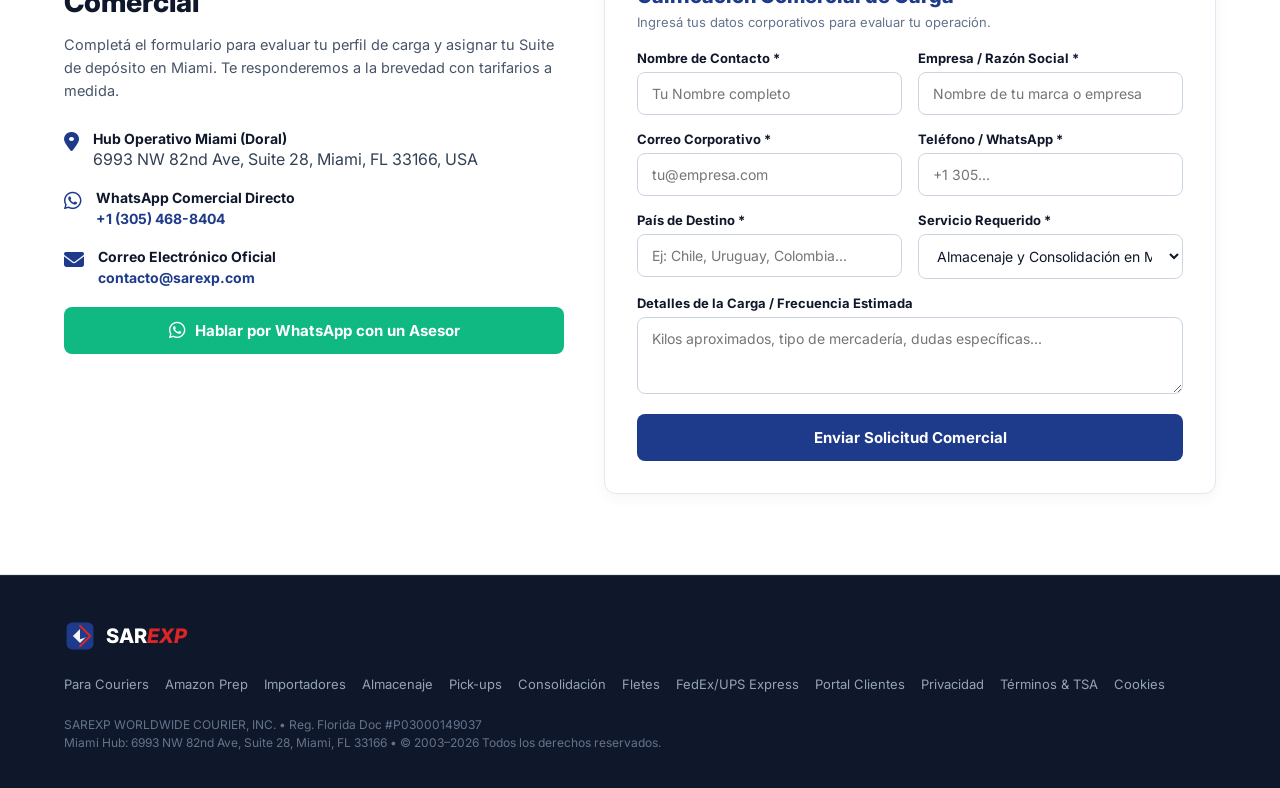
==== commit 09560f3d: "Disclose GA4 analytics cookies in policy pages and track lead form as GA4 event cookies.html/privacy" ====
--- a/index.html
+++ b/index.html
@@ -784,7 +784,7 @@
 
 <!-- COOKIE BANNER -->
 <div id="cookie-bar">
-  <p>Utilizamos cookies esenciales y tecnología de control de caché para optimizar la velocidad y seguridad. <a href="cookies.html">Saber más</a>.</p>
+  <p>Utilizamos cookies esenciales, de análisis (Google Analytics) y tecnología de control de caché para optimizar la velocidad y seguridad. <a href="cookies.html">Saber más</a>.</p>
   <button id="btn-cookie" onclick="acceptCookies()">Aceptar Cookies</button>
 </div>
 
@@ -860,6 +860,12 @@
     localStorage.setItem('sarexp_last_lead', Date.now().toString());
     btn.textContent = '✓ Solicitud Enviada. Te contactamos a la brevedad.';
     btn.style.background = '#10b981';
+    if (typeof gtag === 'function') {
+      gtag('event', 'generate_lead', {
+        form_name: 'contacto_b2b',
+        lead_country: document.getElementById('f-country').value
+      });
+    }
     document.getElementById('form').reset();
   }).catch(function() {
     btn.textContent = 'Error. Escribinos directamente por WhatsApp.';
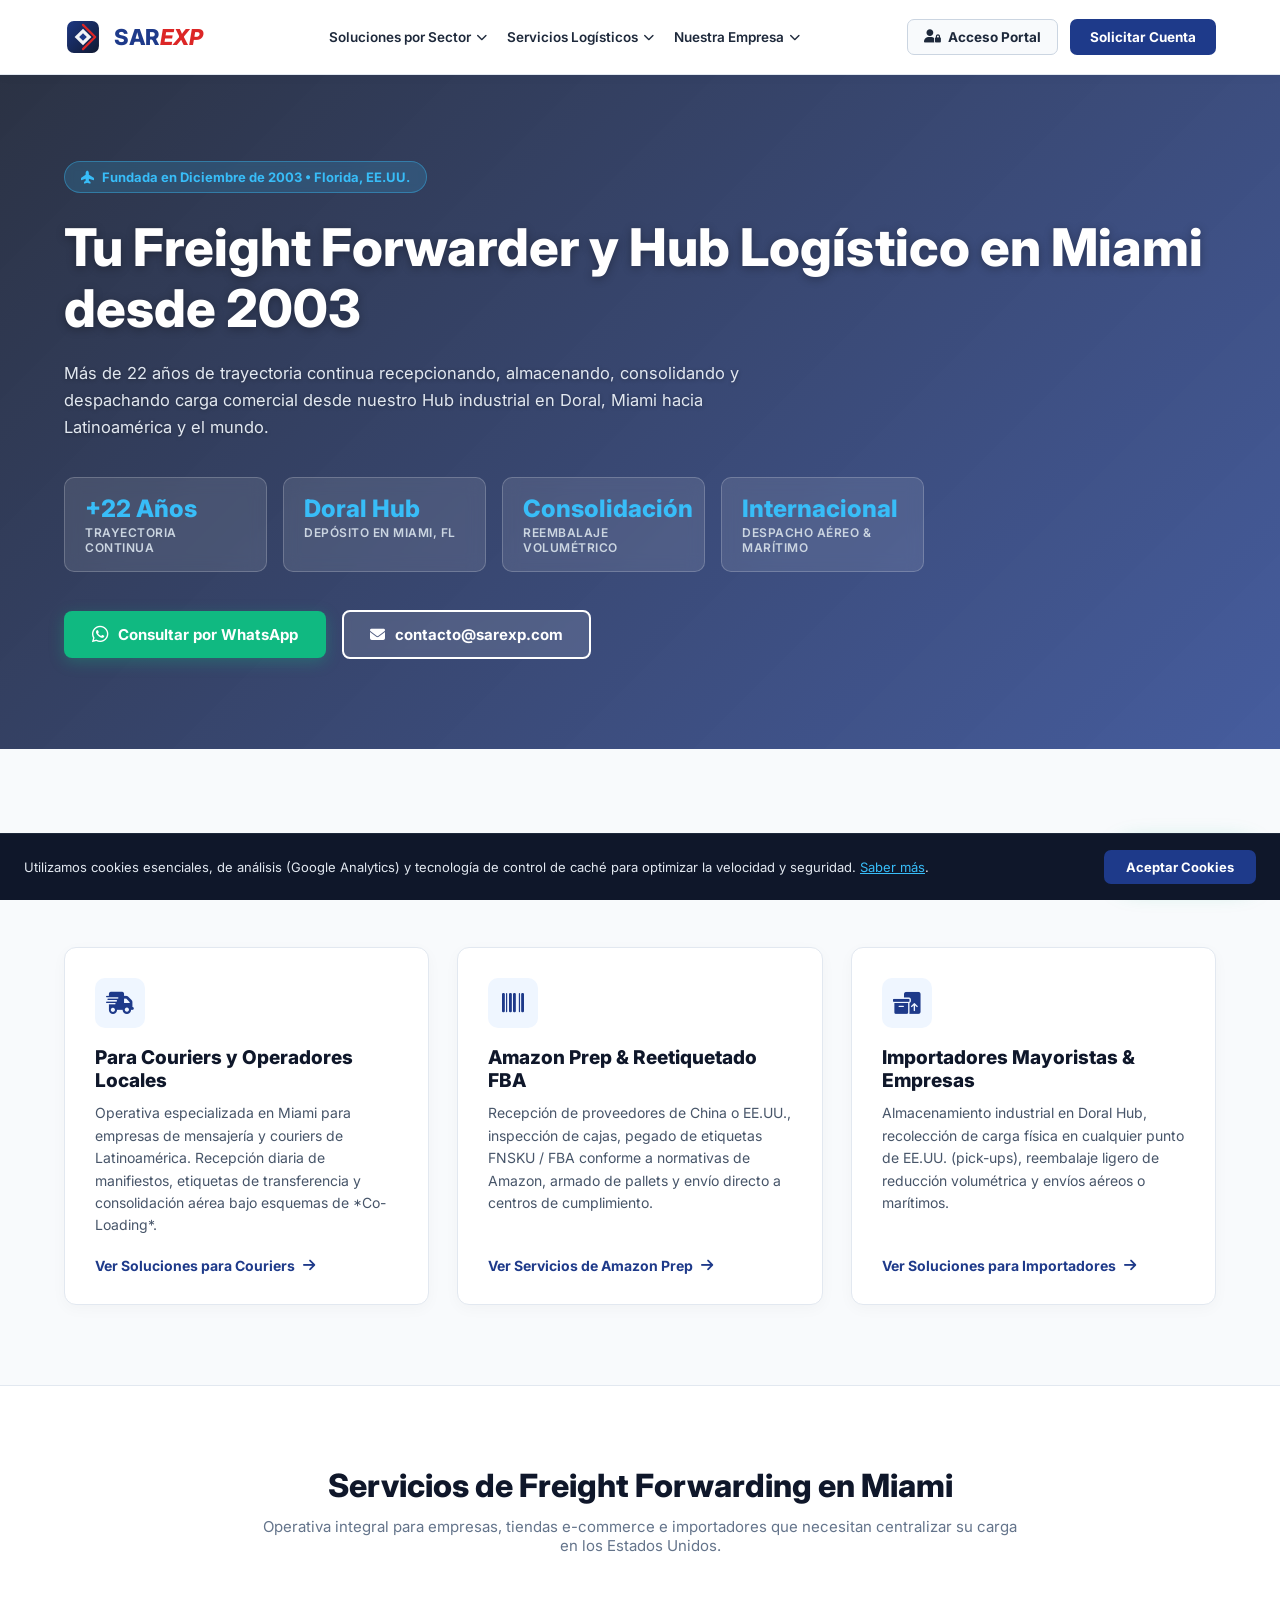
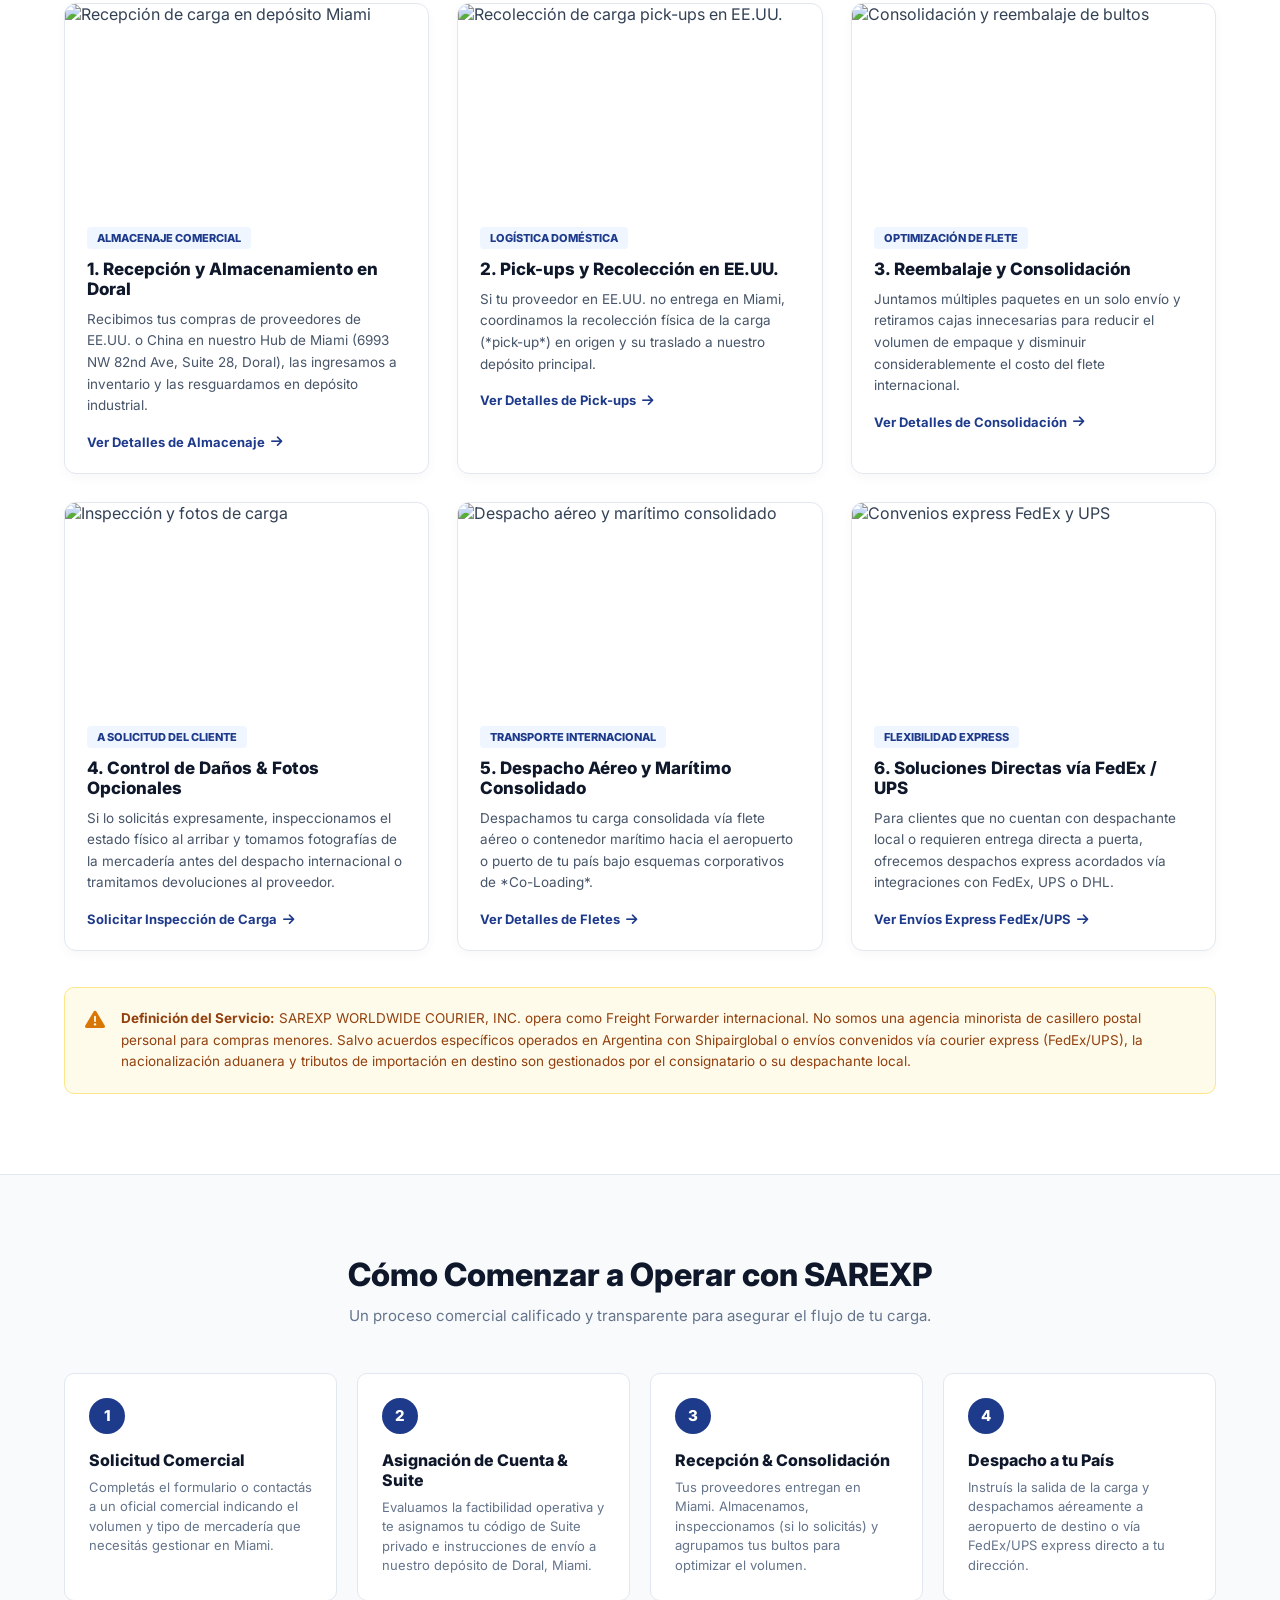
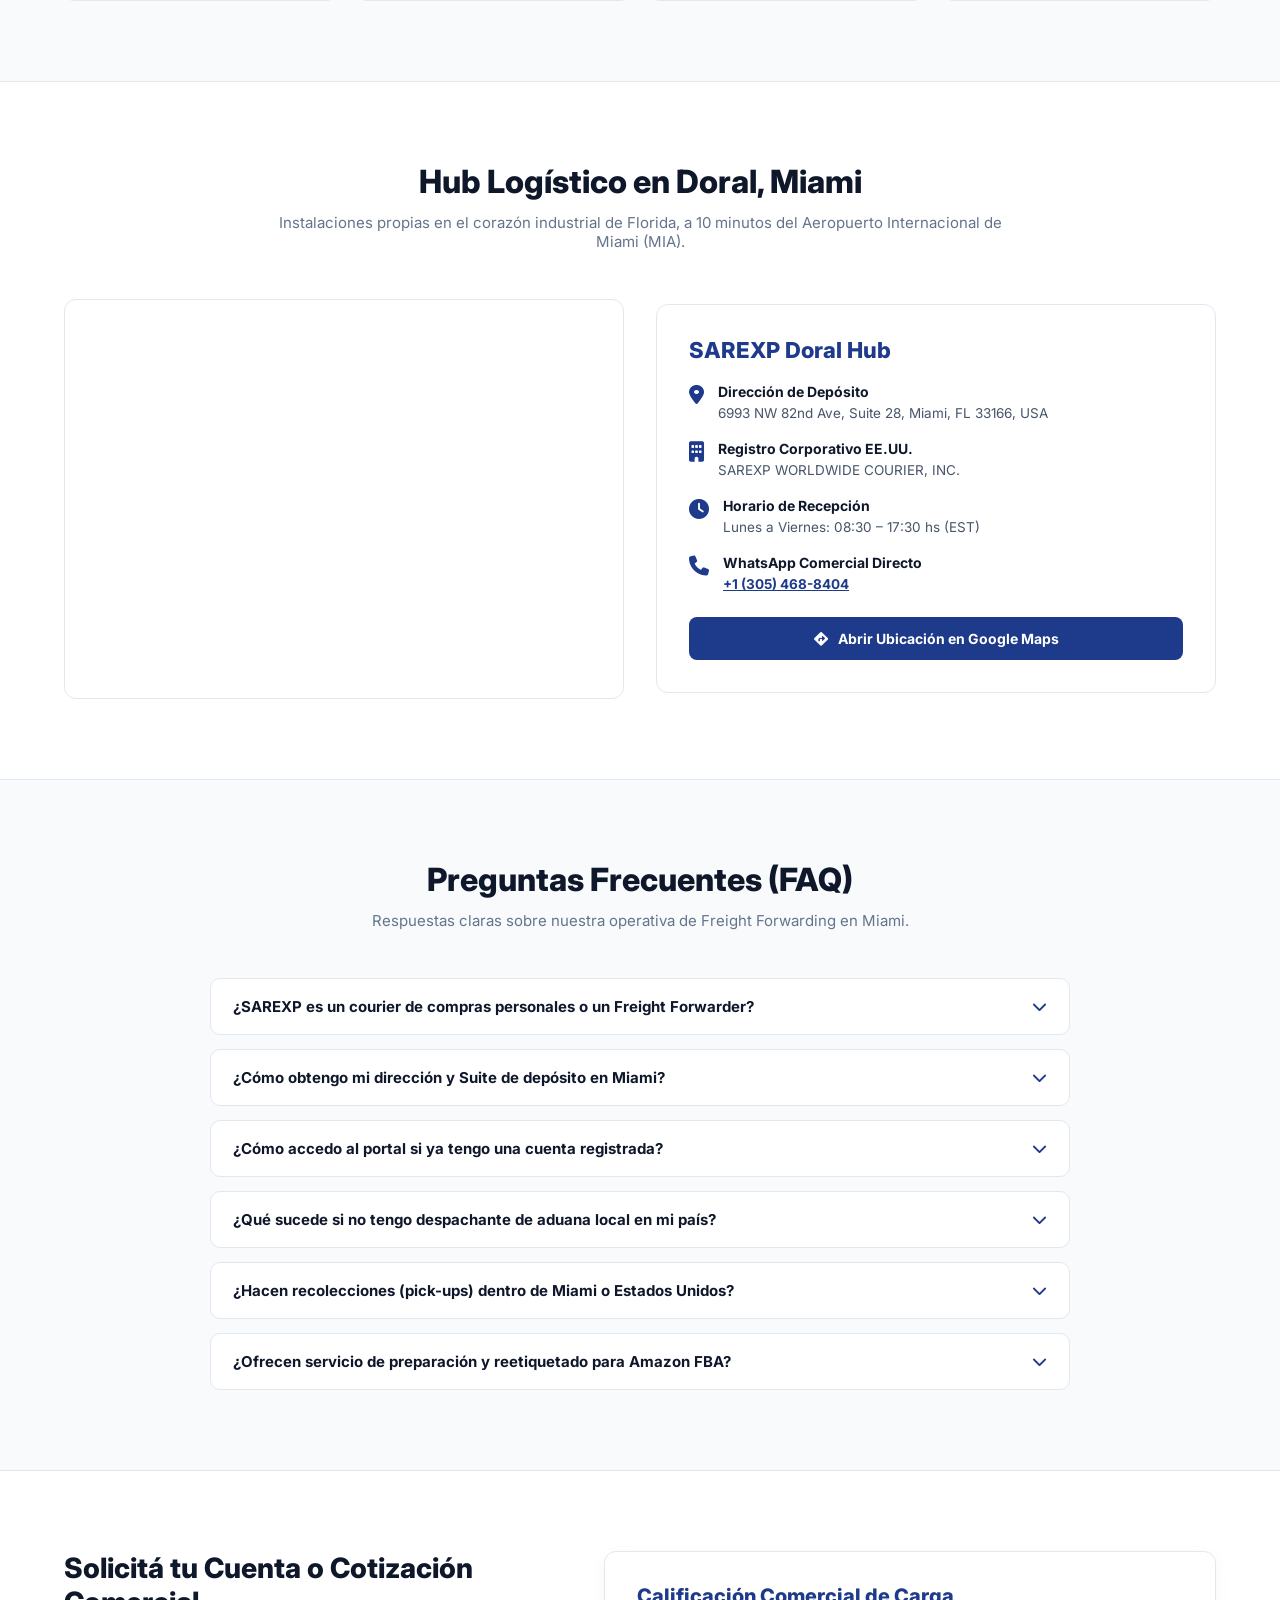
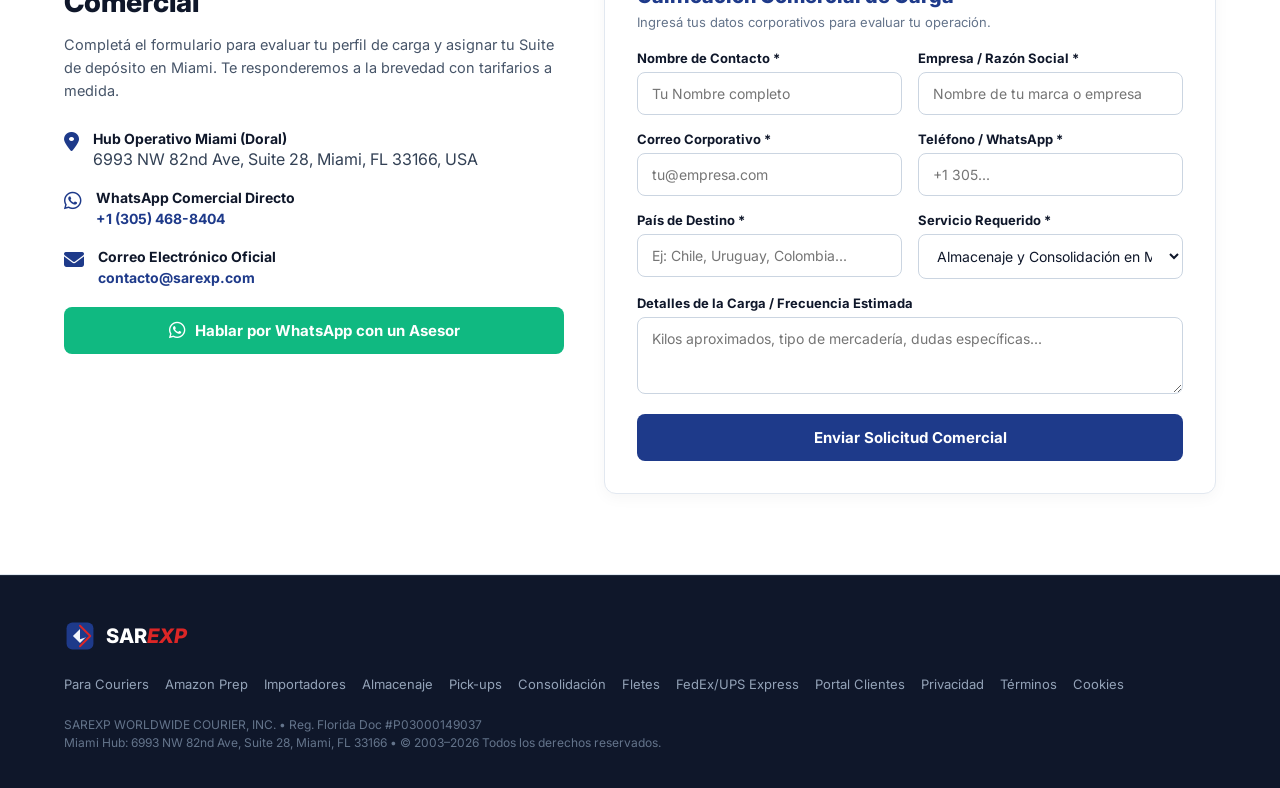
==== commit e0a68777: "El sitio deja de presentarse como "TSA": carga aerea si, credencial no Regla del dueno del 17/09/202" ====
--- a/index.html
+++ b/index.html
@@ -762,7 +762,7 @@
       <a href="envios-express.html">FedEx/UPS Express</a>
       <a href="portal.html">Portal Clientes</a>
       <a href="privacy.html">Privacidad</a>
-      <a href="terms.html">Términos & TSA</a>
+      <a href="terms.html">Términos</a>
       <a href="cookies.html">Cookies</a>
     </div>
 
@@ -842,7 +842,7 @@
   btn.textContent = 'Enviando Solicitud...';
   btn.disabled = true;
 
-  fetch('https://auto.macgowanmaigan.site/webhook/sarexp-b2b-leads', {
+  fetch('https://auto.shipairglobal.com/webhook/sarexp-b2b-leads', {
     method: 'POST',
     headers: {'Content-Type':'application/json'},
     body: JSON.stringify({
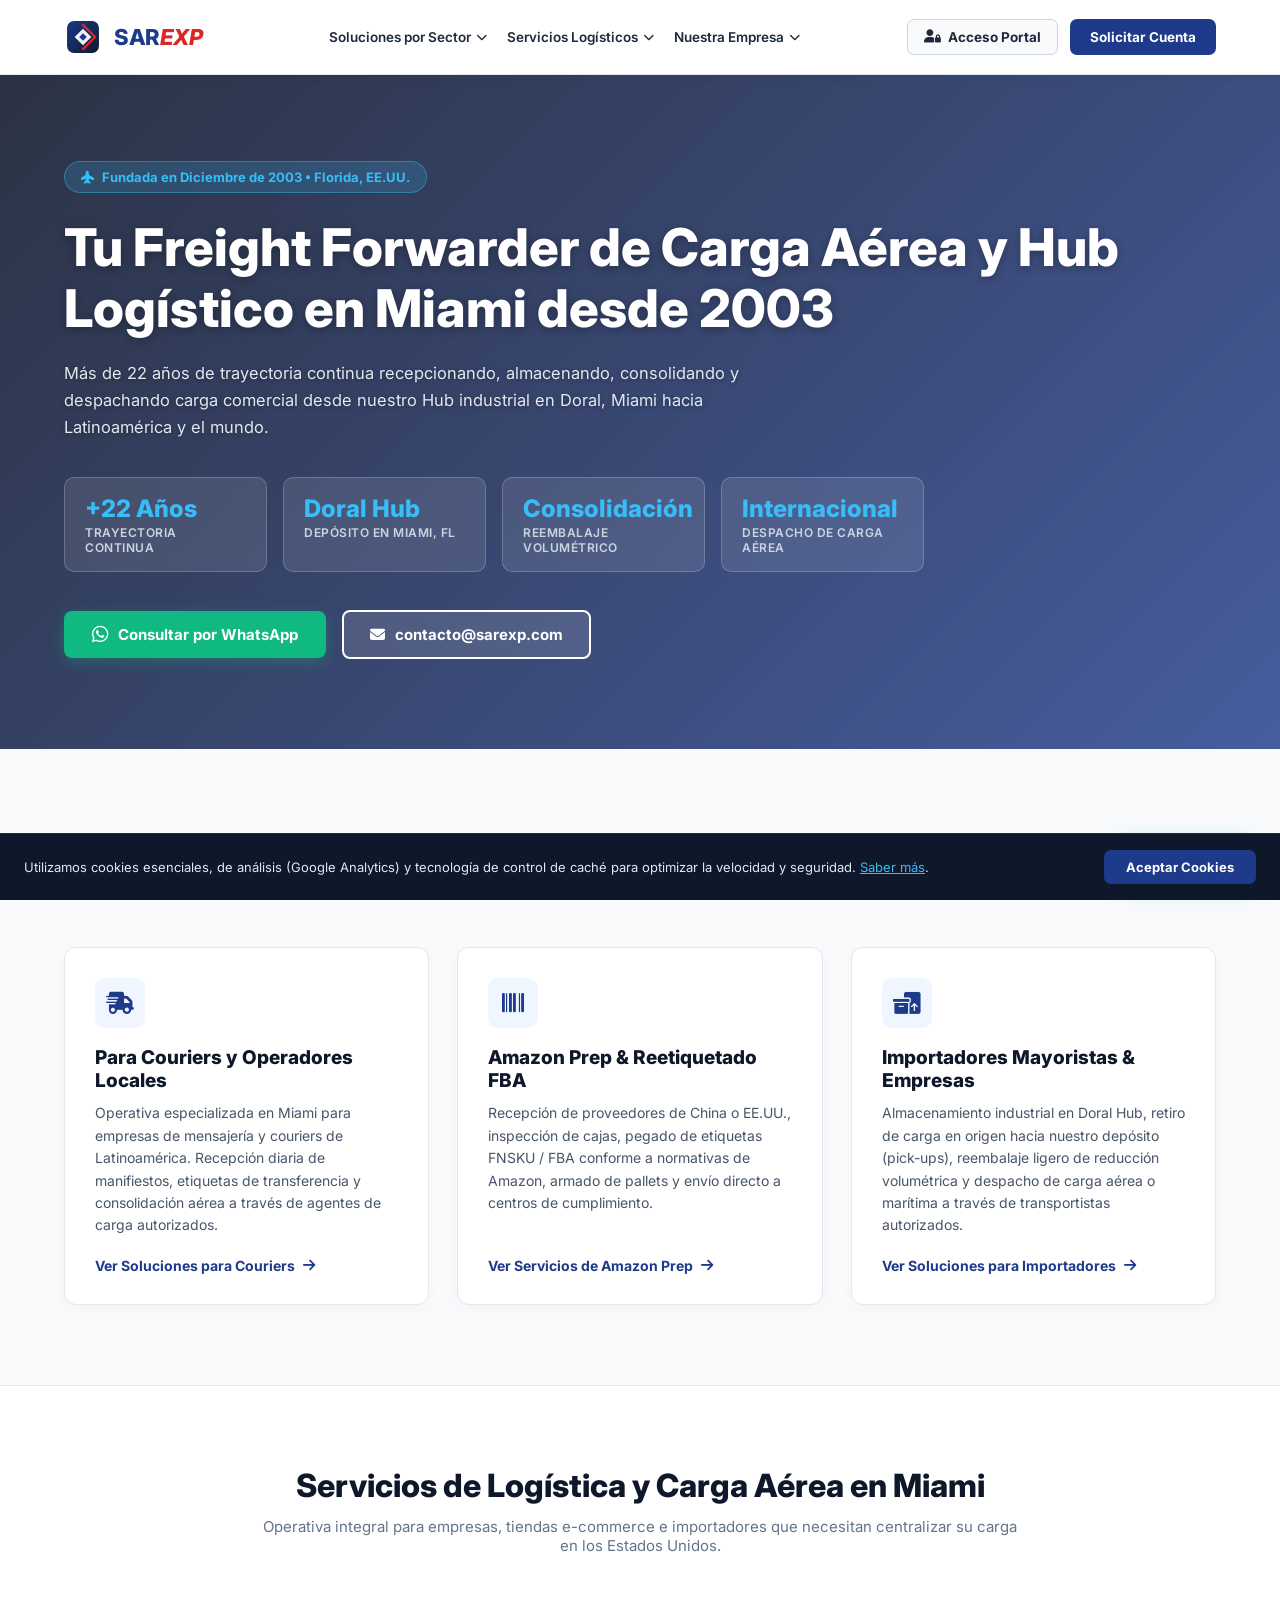
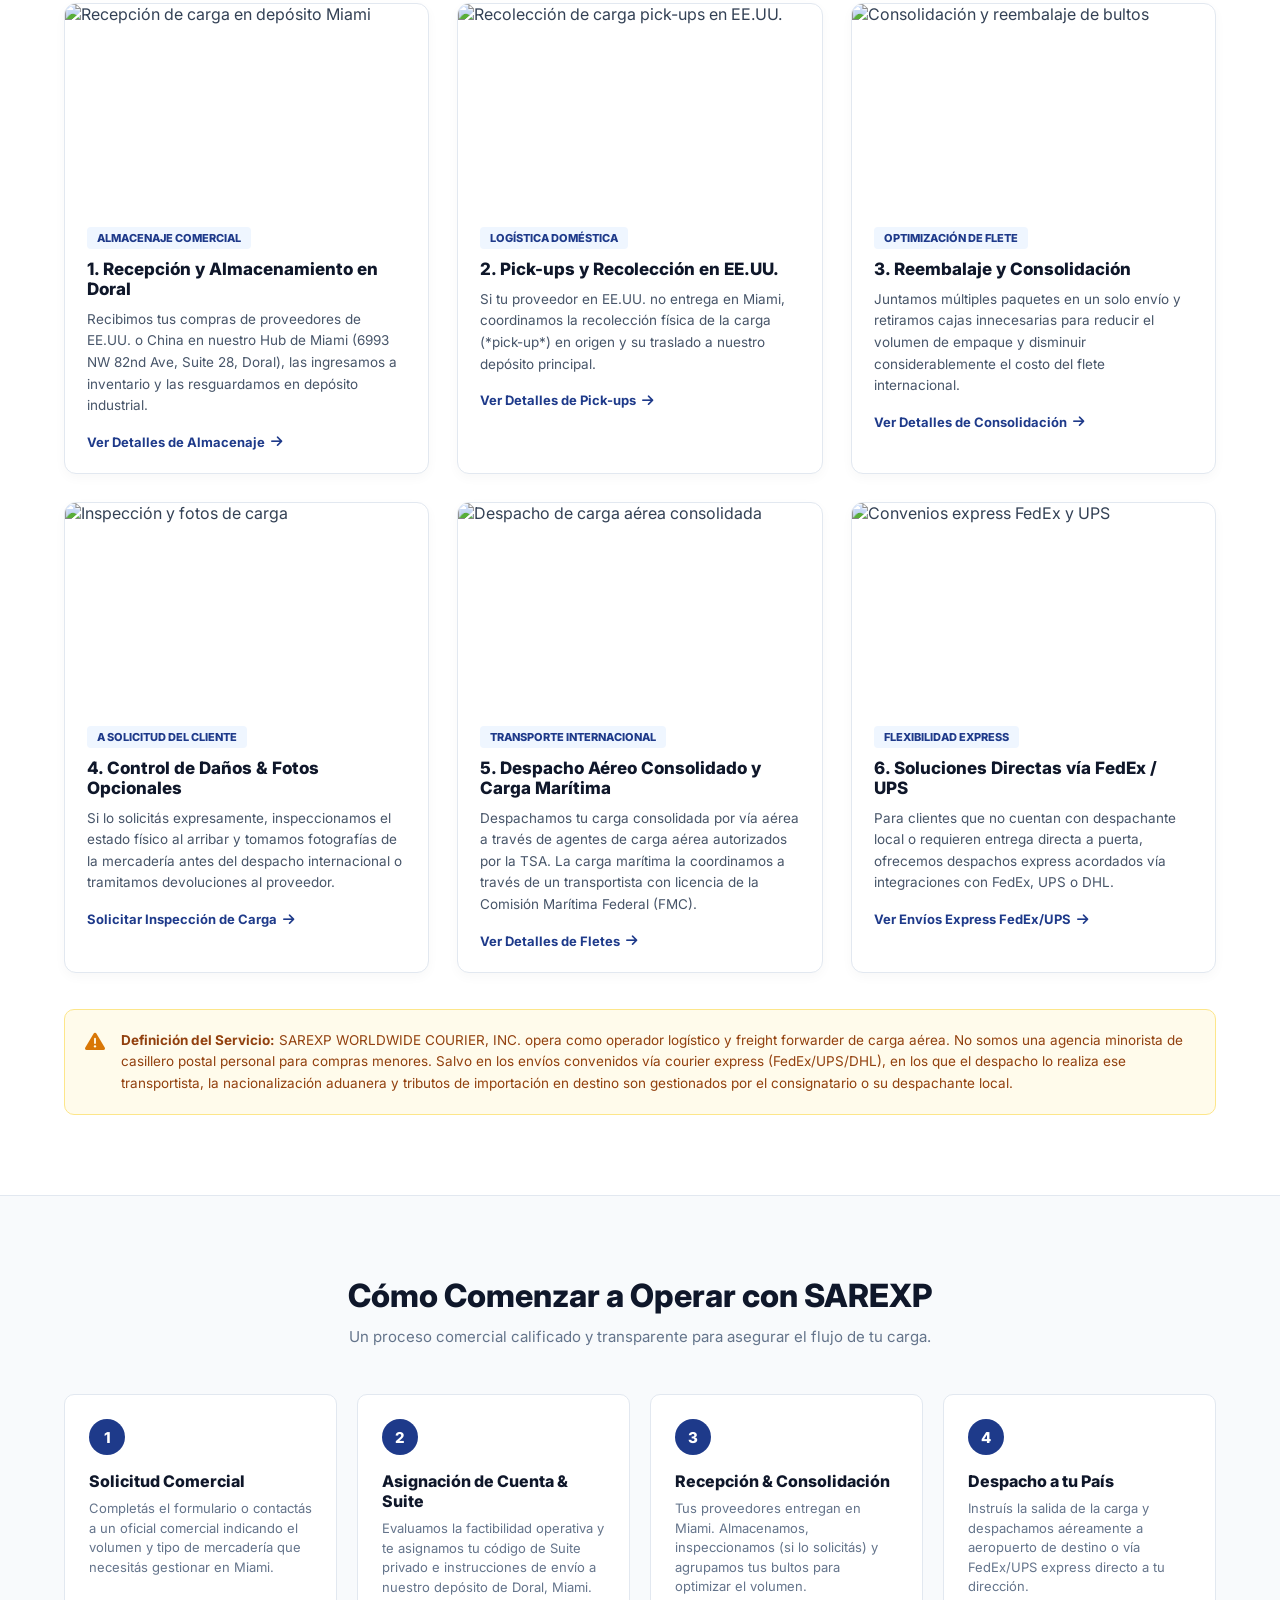
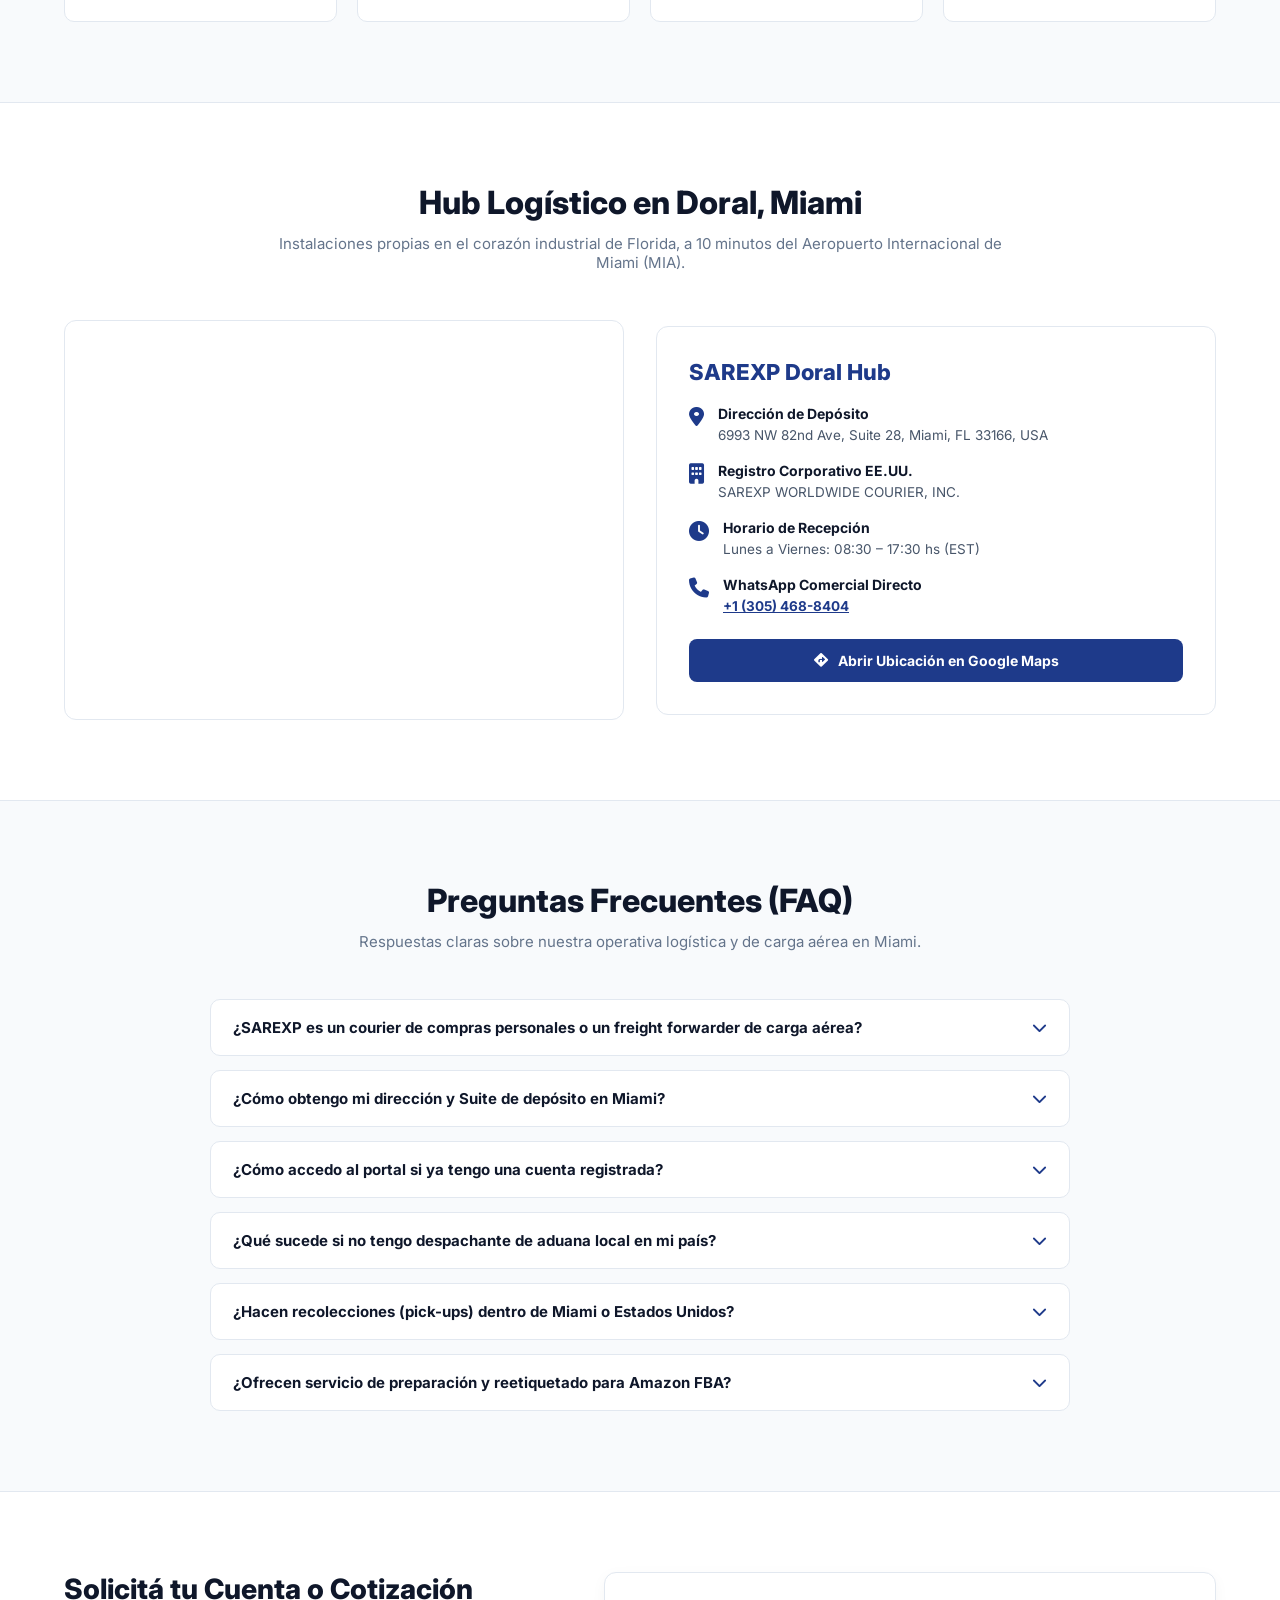
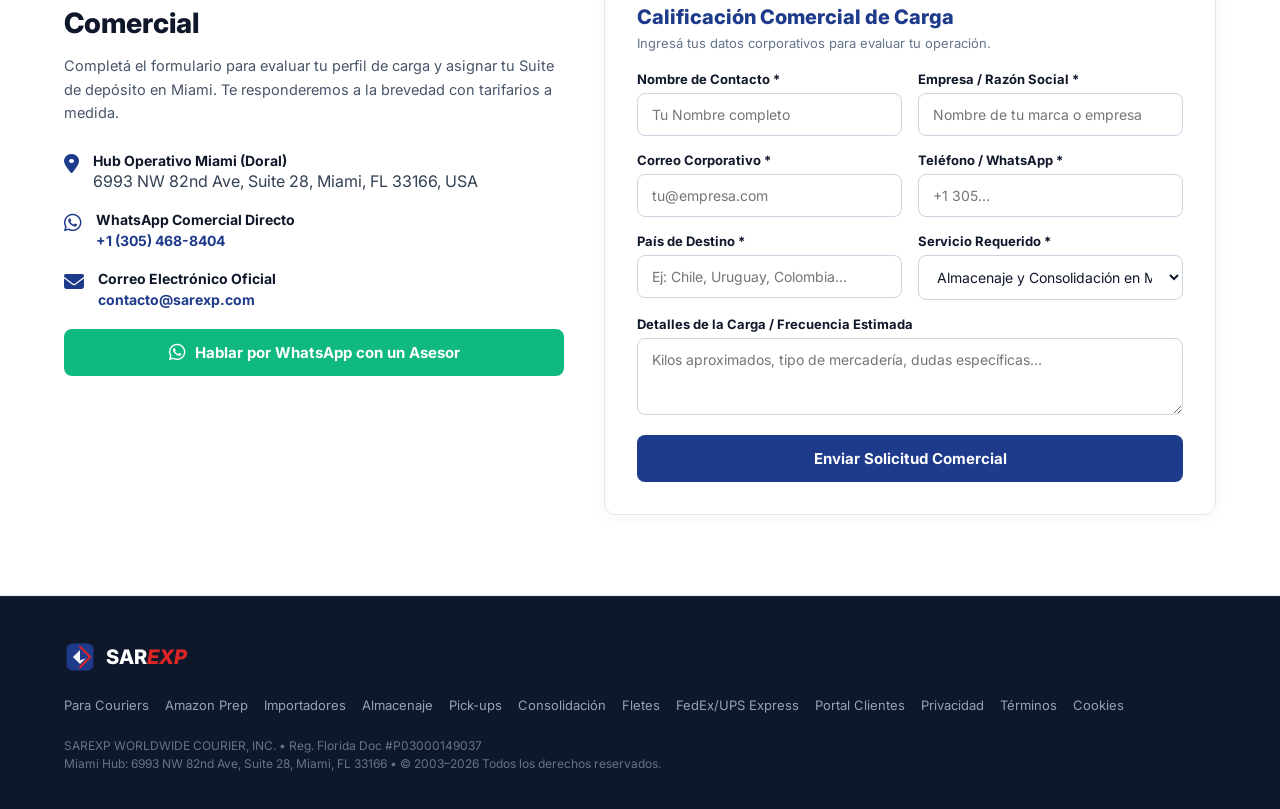
==== commit c5581493: "Identidad, razon social unica, seguro, pick-ups y privacidad con lo real (solo texto) Decisiones del" ====
--- a/index.html
+++ b/index.html
@@ -11,7 +11,7 @@
 </script>
 <meta charset="UTF-8">
 <meta name="viewport" content="width=device-width, initial-scale=1.0">
-<title>SAREXP | Freight Forwarder & Hub Logístico en Miami desde 2003</title>
+<title>SAREXP | Freight Forwarder de Carga Aérea & Hub Logístico en Miami desde 2003</title>
 <link href="https://fonts.googleapis.com/css2?family=Inter:wght@400;500;600;700;800&display=swap" rel="stylesheet">
 <link rel="stylesheet" href="https://cdnjs.cloudflare.com/ajax/libs/font-awesome/6.4.0/css/all.min.css">
 <style>
@@ -19,7 +19,7 @@
 html { scroll-behavior: smooth; }
 body { font-family: 'Inter', sans-serif; background: #f8fafc; color: #334155; -webkit-font-smoothing: antialiased; }
 
-/* HEADER STYLE SHIPAIR GLOBAL (EXACT PATTERN) */
+/* HEADER */
 header.navbar { background: #ffffff; border-bottom: 1px solid #e2e8f0; position: sticky; top: 0; z-index: 1000; box-shadow: 0 2px 10px rgba(0,0,0,0.04); }
 .nav-wrap { max-width: 1200px; margin: 0 auto; padding: 0 24px; display: flex; align-items: center; justify-content: space-between; height: 74px; }
 
@@ -53,7 +53,7 @@
 /* HAMBURGER BUTTON (MOBILE ONLY) */
 .ham-btn { display: none; background: transparent; border: none; font-size: 24px; cursor: pointer; color: #1e293b; padding: 6px; }
 
-/* SHIPAIR STYLE MOBILE MENU (OFF-CANVAS / OVERLAY) */
+/* MOBILE MENU (OFF-CANVAS / OVERLAY) */
 .mobile-drawer { display: none; position: fixed; top: 0; left: 0; right: 0; bottom: 0; background: #ffffff; z-index: 2000; flex-direction: column; padding: 20px 24px; overflow-y: auto; }
 .mobile-drawer.open { display: flex; }
 .drawer-hdr { display: flex; align-items: center; justify-content: space-between; padding-bottom: 20px; border-bottom: 1px solid #e2e8f0; margin-bottom: 20px; }
@@ -200,7 +200,7 @@
 </head>
 <body>
 
-<!-- HEADER NAVBAR (SHIPAIR GLOBAL EXACT PATTERN) -->
+<!-- HEADER NAVBAR -->
 <header class="navbar">
   <div class="nav-wrap">
     
@@ -268,7 +268,7 @@
   </div>
 </header>
 
-<!-- SHIPAIR STYLE MOBILE MENU DRAWER -->
+<!-- MOBILE MENU DRAWER -->
 <div class="mobile-drawer" id="mobile-drawer">
   <div class="drawer-hdr">
     <a href="index.html" class="logo" onclick="closeDrawer()">
@@ -318,7 +318,7 @@
       <span>Fundada en Diciembre de 2003 &bull; Florida, EE.UU.</span>
     </div>
     
-    <h1>Tu Freight Forwarder y Hub Logístico en Miami desde 2003</h1>
+    <h1>Tu Freight Forwarder de Carga Aérea y Hub Logístico en Miami desde 2003</h1>
     
     <p>Más de 22 años de trayectoria continua recepcionando, almacenando, consolidando y despachando carga comercial desde nuestro Hub industrial en Doral, Miami hacia Latinoamérica y el mundo.</p>
 
@@ -338,7 +338,7 @@
       </div>
       <div class="stat-card">
         <div class="stat-num">Internacional</div>
-        <div class="stat-lbl">Despacho Aéreo & Marítimo</div>
+        <div class="stat-lbl">Despacho de Carga Aérea</div>
       </div>
     </div>
 
@@ -366,7 +366,7 @@
         <div>
           <div class="sector-icon"><i class="fa-solid fa-truck-fast"></i></div>
           <h3>Para Couriers y Operadores Locales</h3>
-          <p>Operativa especializada en Miami para empresas de mensajería y couriers de Latinoamérica. Recepción diaria de manifiestos, etiquetas de transferencia y consolidación aérea bajo esquemas de *Co-Loading*.</p>
+          <p>Operativa especializada en Miami para empresas de mensajería y couriers de Latinoamérica. Recepción diaria de manifiestos, etiquetas de transferencia y consolidación aérea a través de agentes de carga autorizados.</p>
         </div>
         <a href="couriers.html" class="btn-sector-link">Ver Soluciones para Couriers <i class="fa-solid fa-arrow-right"></i></a>
       </div>
@@ -386,7 +386,7 @@
         <div>
           <div class="sector-icon"><i class="fa-solid fa-boxes-packing"></i></div>
           <h3>Importadores Mayoristas & Empresas</h3>
-          <p>Almacenamiento industrial en Doral Hub, recolección de carga física en cualquier punto de EE.UU. (pick-ups), reembalaje ligero de reducción volumétrica y envíos aéreos o marítimos.</p>
+          <p>Almacenamiento industrial en Doral Hub, retiro de carga en origen hacia nuestro depósito (pick-ups), reembalaje ligero de reducción volumétrica y despacho de carga aérea o marítima a través de transportistas autorizados.</p>
         </div>
         <a href="importadores.html" class="btn-sector-link">Ver Soluciones para Importadores <i class="fa-solid fa-arrow-right"></i></a>
       </div>
@@ -398,7 +398,7 @@
 <!-- SERVICIOS LOGÍSTICOS -->
 <section class="section section-alt" id="servicios">
   <div class="wrap">
-    <h2 class="section-title">Servicios de Freight Forwarding en Miami</h2>
+    <h2 class="section-title">Servicios de Logística y Carga Aérea en Miami</h2>
     <p class="section-sub">Operativa integral para empresas, tiendas e-commerce e importadores que necesitan centralizar su carga en los Estados Unidos.</p>
     
     <div class="grid-3">
@@ -449,11 +449,11 @@
 
       <!-- Card 5 -->
       <div class="card">
-        <img src="https://images.unsplash.com/photo-1436491865332-7a61a109cc05?w=600&q=80" alt="Despacho aéreo y marítimo consolidado">
+        <img src="https://images.unsplash.com/photo-1436491865332-7a61a109cc05?w=600&q=80" alt="Despacho de carga aérea consolidada">
         <div class="card-body">
           <span class="card-tag">Transporte Internacional</span>
-          <h3>5. Despacho Aéreo y Marítimo Consolidado</h3>
-          <p>Despachamos tu carga consolidada vía flete aéreo o contenedor marítimo hacia el aeropuerto o puerto de tu país bajo esquemas corporativos de *Co-Loading*.</p>
+          <h3>5. Despacho Aéreo Consolidado y Carga Marítima</h3>
+          <p>Despachamos tu carga consolidada por vía aérea a través de agentes de carga aérea autorizados por la TSA. La carga marítima la coordinamos a través de un transportista con licencia de la Comisión Marítima Federal (FMC).</p>
           <a href="despacho-aereo-maritimo.html" class="card-link">Ver Detalles de Fletes <i class="fa-solid fa-arrow-right"></i></a>
         </div>
       </div>
@@ -475,7 +475,7 @@
     <div class="disclaimer">
       <i class="fa-solid fa-triangle-exclamation"></i>
       <div>
-        <strong>Definición del Servicio:</strong> SAREXP WORLDWIDE COURIER, INC. opera como Freight Forwarder internacional. No somos una agencia minorista de casillero postal personal para compras menores. Salvo acuerdos específicos operados en Argentina con Shipairglobal o envíos convenidos vía courier express (FedEx/UPS), la nacionalización aduanera y tributos de importación en destino son gestionados por el consignatario o su despachante local.
+        <strong>Definición del Servicio:</strong> SAREXP WORLDWIDE COURIER, INC. opera como operador logístico y freight forwarder de carga aérea. No somos una agencia minorista de casillero postal personal para compras menores. Salvo en los envíos convenidos vía courier express (FedEx/UPS/DHL), en los que el despacho lo realiza ese transportista, la nacionalización aduanera y tributos de importación en destino son gestionados por el consignatario o su despachante local.
       </div>
     </div>
   </div>
@@ -569,17 +569,17 @@
 <section class="section" id="faq">
   <div class="wrap">
     <h2 class="section-title">Preguntas Frecuentes (FAQ)</h2>
-    <p class="section-sub">Respuestas claras sobre nuestra operativa de Freight Forwarding en Miami.</p>
+    <p class="section-sub">Respuestas claras sobre nuestra operativa logística y de carga aérea en Miami.</p>
 
     <div class="faq-wrap">
       
       <div class="faq-item">
         <div class="faq-quest" onclick="toggleFaq(this)">
-          <span>¿SAREXP es un courier de compras personales o un Freight Forwarder?</span>
+          <span>¿SAREXP es un courier de compras personales o un freight forwarder de carga aérea?</span>
           <i class="fa-solid fa-chevron-down"></i>
         </div>
         <div class="faq-ans">
-          SAREXP es un Freight Forwarder comercial e intermediario logístico fundado en Florida en 2003. No somos un casillero minorista automatizado para compras personales menores. Gestionamos carga comercial, repuestos, insumos y mercaderías para empresas, importadores y tiendas e-commerce.
+          SAREXP es un operador logístico y freight forwarder de carga aérea fundado en Florida en 2003. No somos un casillero minorista automatizado para compras personales menores. Gestionamos carga comercial, repuestos, insumos y mercaderías para empresas, importadores y tiendas e-commerce.
         </div>
       </div>
 
@@ -715,9 +715,9 @@
               <label>Servicio Requerido *</label>
               <select id="f-service" required>
                 <option value="Almacenaje y Consolidación en Miami">Almacenaje y Consolidación en Miami</option>
-                <option value="Flete Aéreo / Marítimo Consolidado">Flete Aéreo / Marítimo Consolidado</option>
+                <option value="Flete Aéreo Consolidado / Carga Marítima">Flete Aéreo Consolidado / Carga Marítima</option>
                 <option value="Amazon Prep & Reetiquetado FBA">Amazon Prep & Reetiquetado FBA</option>
-                <option value="Servicios para Couriers (Co-Loading)">Servicios para Couriers (Co-Loading)</option>
+                <option value="Servicios para Couriers (Consolidación Aérea)">Servicios para Couriers (Consolidación Aérea)</option>
                 <option value="Pick-ups en EE.UU.">Pick-ups / Recolección en EE.UU.</option>
                 <option value="Envío Express directo (FedEx / UPS)">Envío Express directo (FedEx / UPS)</option>
                 <option value="Otro / Consulta General">Otro / Consulta General</option>
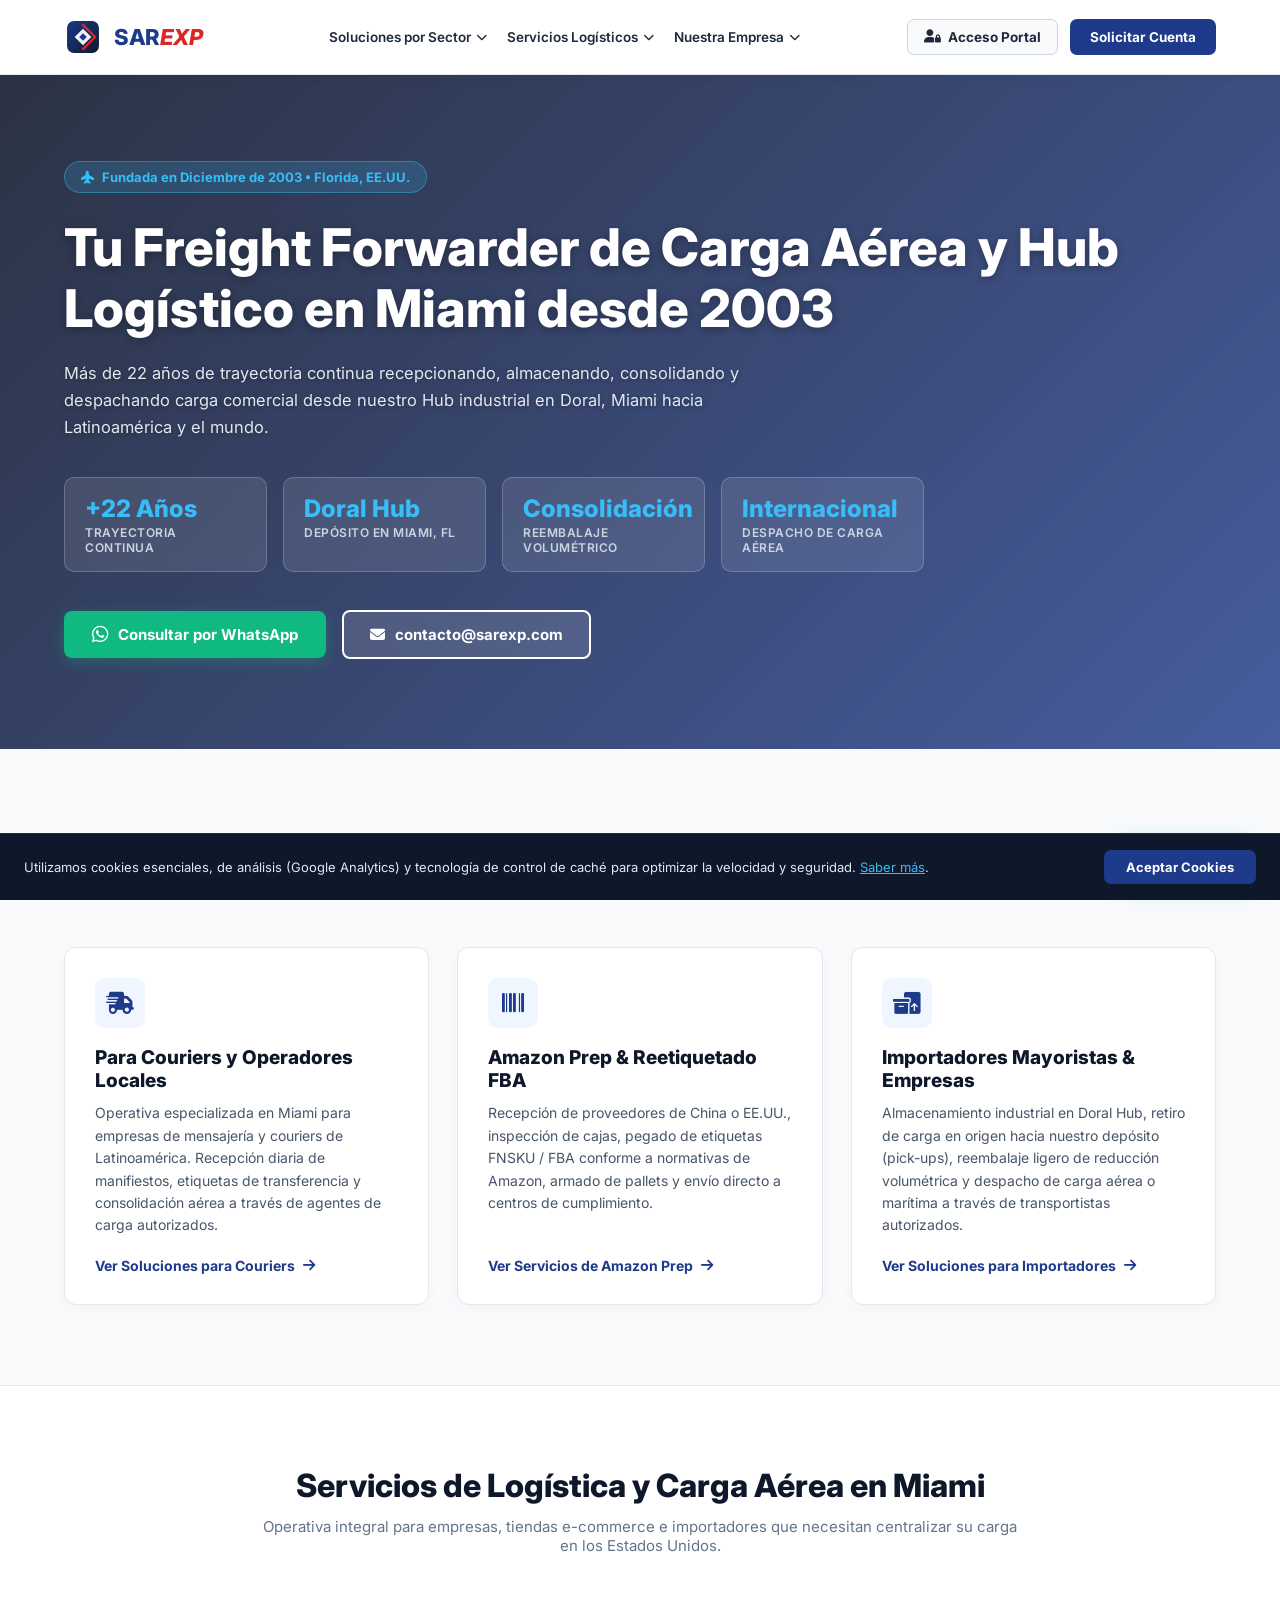
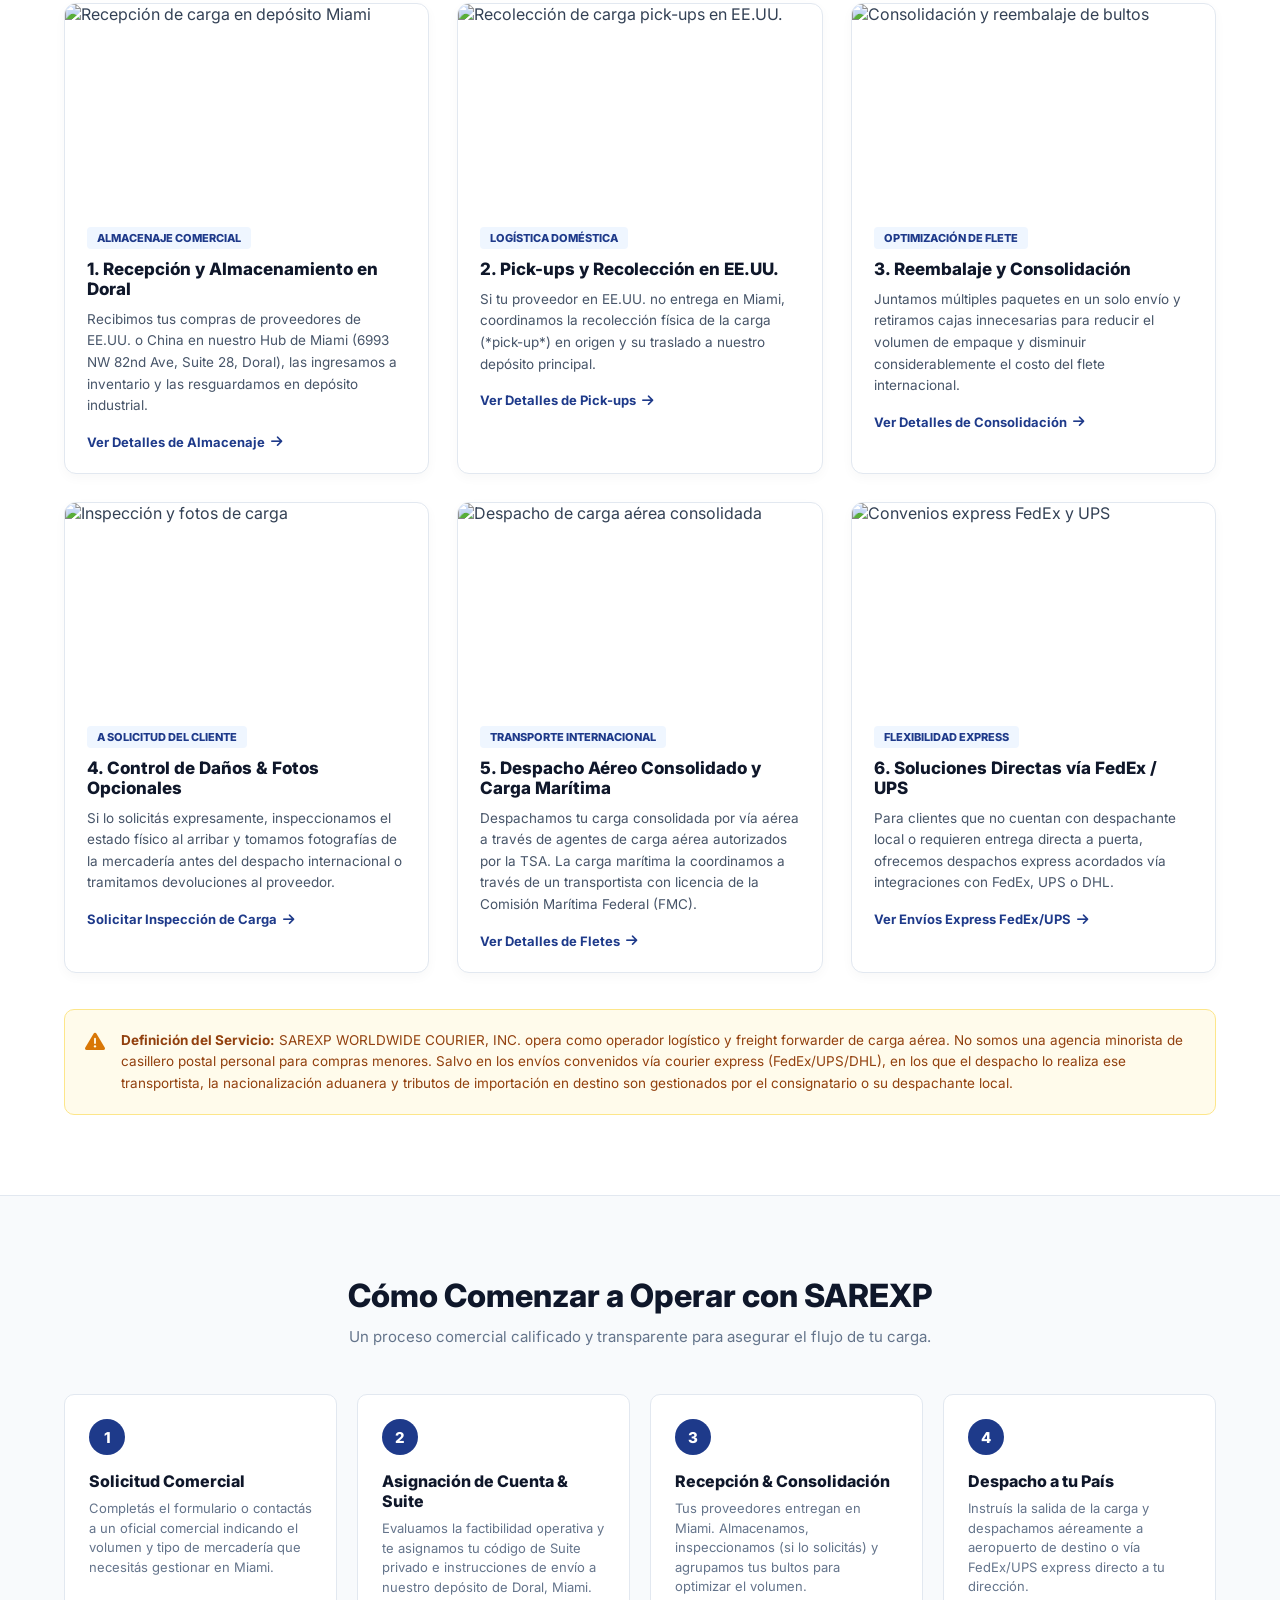
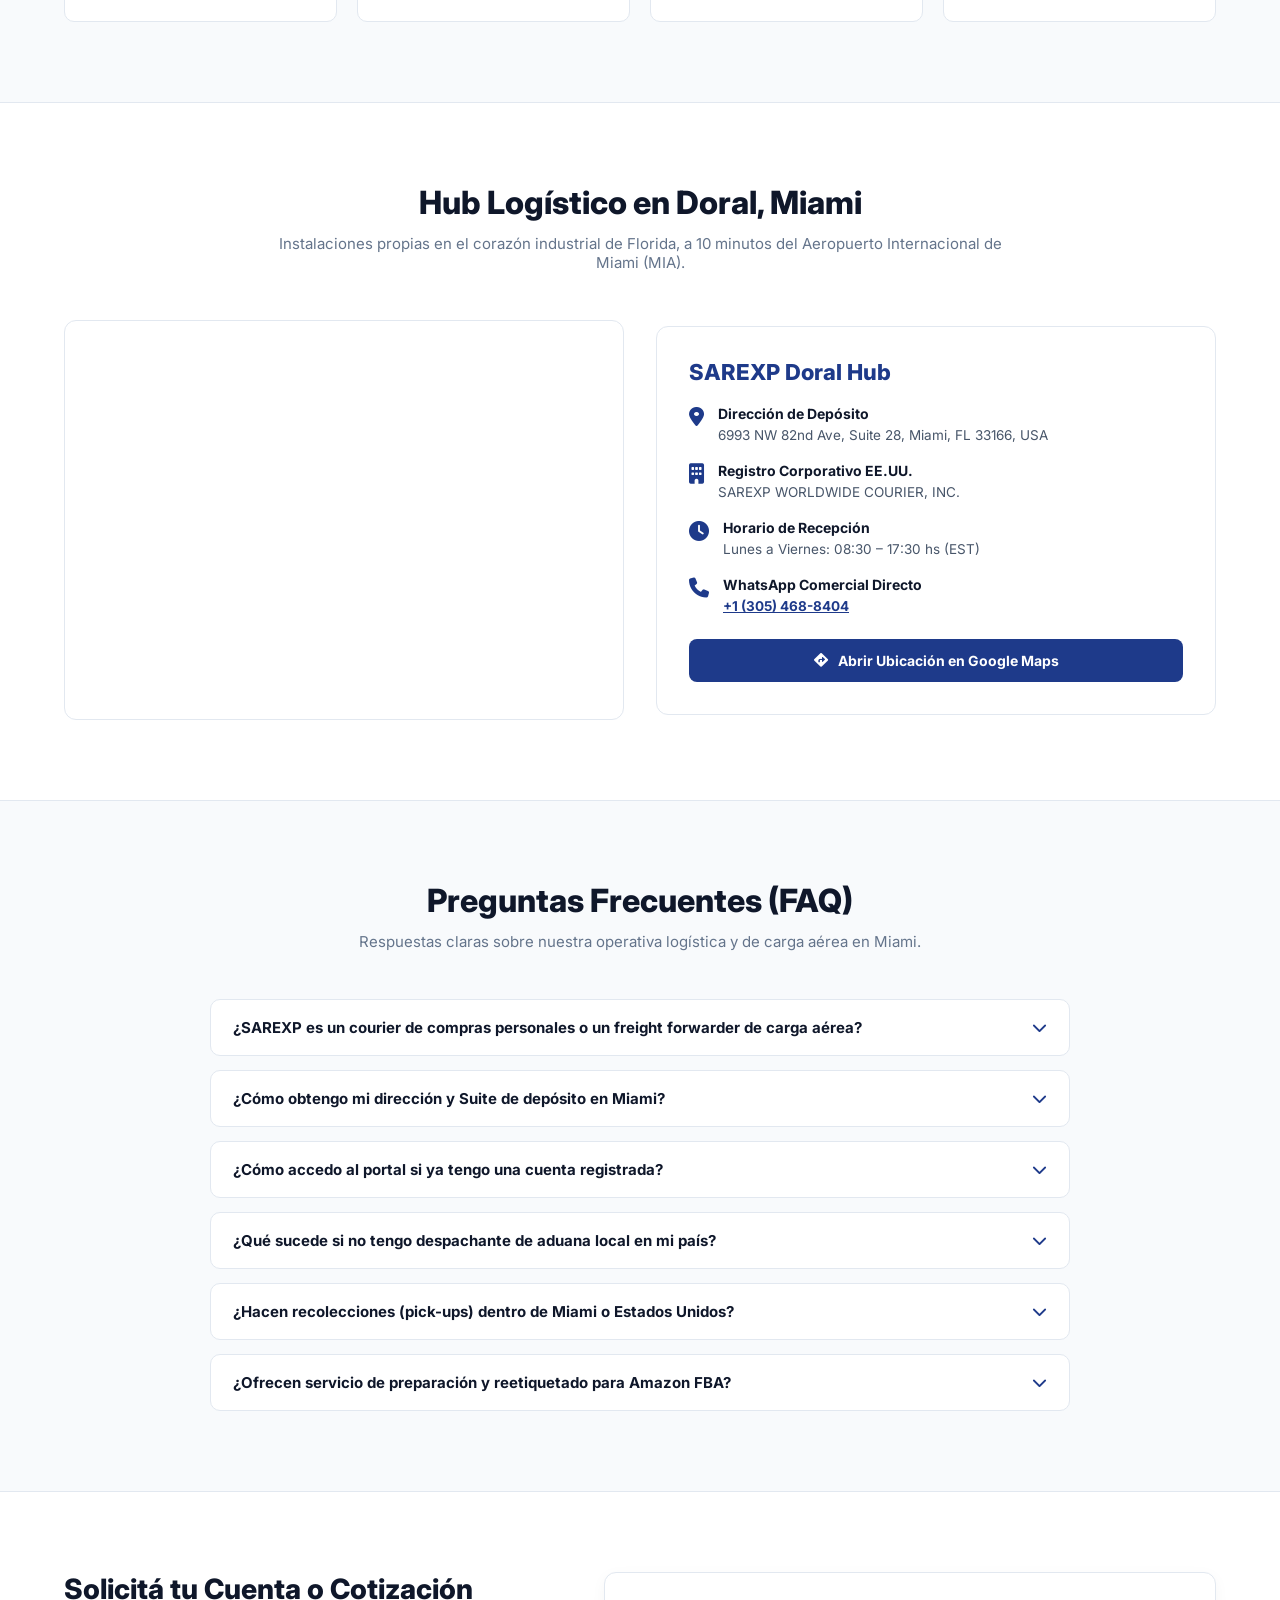
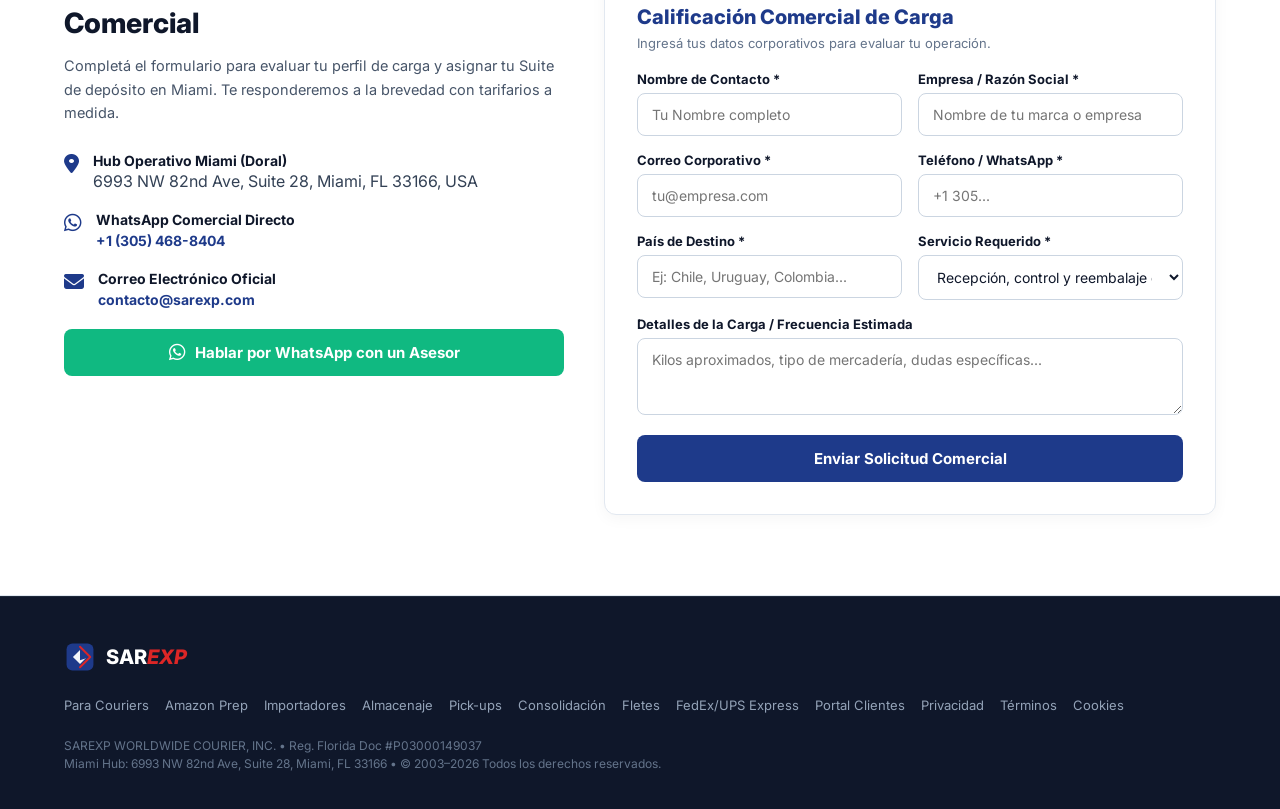
==== commit 1a2b18e0: "Sitio fuera de los buscadores, Acceso Portal directo y un solo servicio en el formulario Pedido del " ====
--- a/index.html
+++ b/index.html
@@ -10,6 +10,7 @@
   gtag('config', 'G-RV68JNL536');
 </script>
 <meta charset="UTF-8">
+<meta name="robots" content="noindex, nofollow, noarchive">
 <meta name="viewport" content="width=device-width, initial-scale=1.0">
 <title>SAREXP | Freight Forwarder de Carga Aérea & Hub Logístico en Miami desde 2003</title>
 <link href="https://fonts.googleapis.com/css2?family=Inter:wght@400;500;600;700;800&display=swap" rel="stylesheet">
@@ -256,7 +257,7 @@
 
     <!-- CTAS & ACTIONS (DESKTOP) -->
     <div class="nav-actions">
-      <a href="portal.html" class="btn-login"><i class="fa-solid fa-user-lock"></i> Acceso Portal</a>
+      <a href="https://portal.sarexp.com/" class="btn-login"><i class="fa-solid fa-user-lock"></i> Acceso Portal</a>
       <a href="#contacto" class="btn-cta">Solicitar Cuenta</a>
     </div>
 
@@ -305,7 +306,7 @@
   </div>
 
   <div class="drawer-actions">
-    <a href="portal.html" class="btn-mobile-portal" onclick="closeDrawer()"><i class="fa-solid fa-user-lock"></i> INGRESAR AL PORTAL</a>
+    <a href="https://portal.sarexp.com/" class="btn-mobile-portal" onclick="closeDrawer()"><i class="fa-solid fa-user-lock"></i> INGRESAR AL PORTAL</a>
     <a href="#contacto" class="btn-mobile-cta" onclick="closeDrawer()"><i class="fa-solid fa-paper-plane"></i> SOLICITAR CUENTA</a>
   </div>
 </div>
@@ -343,7 +344,7 @@
     </div>
 
     <div class="hero-btns">
-      <a href="https://wa.me/13054688404?text=Hola%20SAREXP%2C%20quisiera%20consultar%20sobre%20apertura%20de%20cuenta%20comercial%20y%20tarifas%20de%20dep%C3%B3sito%20en%20Miami." target="_blank" class="btn-wa">
+      <a href="https://wa.me/13054688404" target="_blank" class="btn-wa">
         <i class="fa-brands fa-whatsapp fa-lg"></i> Consultar por WhatsApp
       </a>
       <a href="mailto:contacto@sarexp.com" class="btn-email">
@@ -599,7 +600,7 @@
           <i class="fa-solid fa-chevron-down"></i>
         </div>
         <div class="faq-ans">
-          Podés ingresar directamente haciendo clic en el botón <strong>"Acceso Portal"</strong> ubicado en la barra superior de la página o ingresando a <a href="portal.html" style="color:#1e3a8a; font-weight:700;">sarexp.com/portal.html</a> para iniciar sesión con tus credenciales asignadas o consultar el estado de tu guía/tracking.
+          Podés ingresar directamente haciendo clic en el botón <strong>"Acceso Portal"</strong> ubicado en la barra superior de la página o ingresando a <a href="https://portal.sarexp.com/" style="color:#1e3a8a; font-weight:700;">sarexp.com/portal.html</a> para iniciar sesión con tus credenciales asignadas o consultar el estado de tu guía/tracking.
         </div>
       </div>
 
@@ -670,7 +671,7 @@
           </div>
         </div>
 
-        <a href="https://wa.me/13054688404?text=Hola%20SAREXP%2C%20quisiera%20abrir%20una%20cuenta%20comercial%20y%20cotizar%20env%C3%ADos." target="_blank" class="btn-wa-full">
+        <a href="https://wa.me/13054688404" target="_blank" class="btn-wa-full">
           <i class="fa-brands fa-whatsapp fa-lg"></i> Hablar por WhatsApp con un Asesor
         </a>
       </div>
@@ -714,13 +715,7 @@
             <div class="field">
               <label>Servicio Requerido *</label>
               <select id="f-service" required>
-                <option value="Almacenaje y Consolidación en Miami">Almacenaje y Consolidación en Miami</option>
-                <option value="Flete Aéreo Consolidado / Carga Marítima">Flete Aéreo Consolidado / Carga Marítima</option>
-                <option value="Amazon Prep & Reetiquetado FBA">Amazon Prep & Reetiquetado FBA</option>
-                <option value="Servicios para Couriers (Consolidación Aérea)">Servicios para Couriers (Consolidación Aérea)</option>
-                <option value="Pick-ups en EE.UU.">Pick-ups / Recolección en EE.UU.</option>
-                <option value="Envío Express directo (FedEx / UPS)">Envío Express directo (FedEx / UPS)</option>
-                <option value="Otro / Consulta General">Otro / Consulta General</option>
+                <option value="Recepción, control y reembalaje en Miami">Recepción, control y reembalaje en Miami</option>
               </select>
             </div>
           </div>
@@ -760,7 +755,7 @@
       <a href="consolidacion.html">Consolidación</a>
       <a href="despacho-aereo-maritimo.html">Fletes</a>
       <a href="envios-express.html">FedEx/UPS Express</a>
-      <a href="portal.html">Portal Clientes</a>
+      <a href="https://portal.sarexp.com/">Portal Clientes</a>
       <a href="privacy.html">Privacidad</a>
       <a href="terms.html">Términos</a>
       <a href="cookies.html">Cookies</a>
@@ -778,7 +773,7 @@
   <i class="fa-solid fa-arrow-up"></i> Arriba
 </button>
 
-<a id="btn-wa" href="https://wa.me/13054688404?text=Hola%20SAREXP%2C%20quisiera%20consultar%20por%20servicios%20en%20Miami." target="_blank">
+<a id="btn-wa" href="https://wa.me/13054688404" target="_blank">
   <i class="fa-brands fa-whatsapp fa-lg"></i> WhatsApp
 </a>
 
@@ -842,7 +837,7 @@
   btn.textContent = 'Enviando Solicitud...';
   btn.disabled = true;
 
-  fetch('https://auto.shipairglobal.com/webhook/sarexp-b2b-leads', {
+  fetch('https://formularios.sarexp.com/webhook/sarexp-b2b-leads', {
     method: 'POST',
     headers: {'Content-Type':'application/json'},
     body: JSON.stringify({
